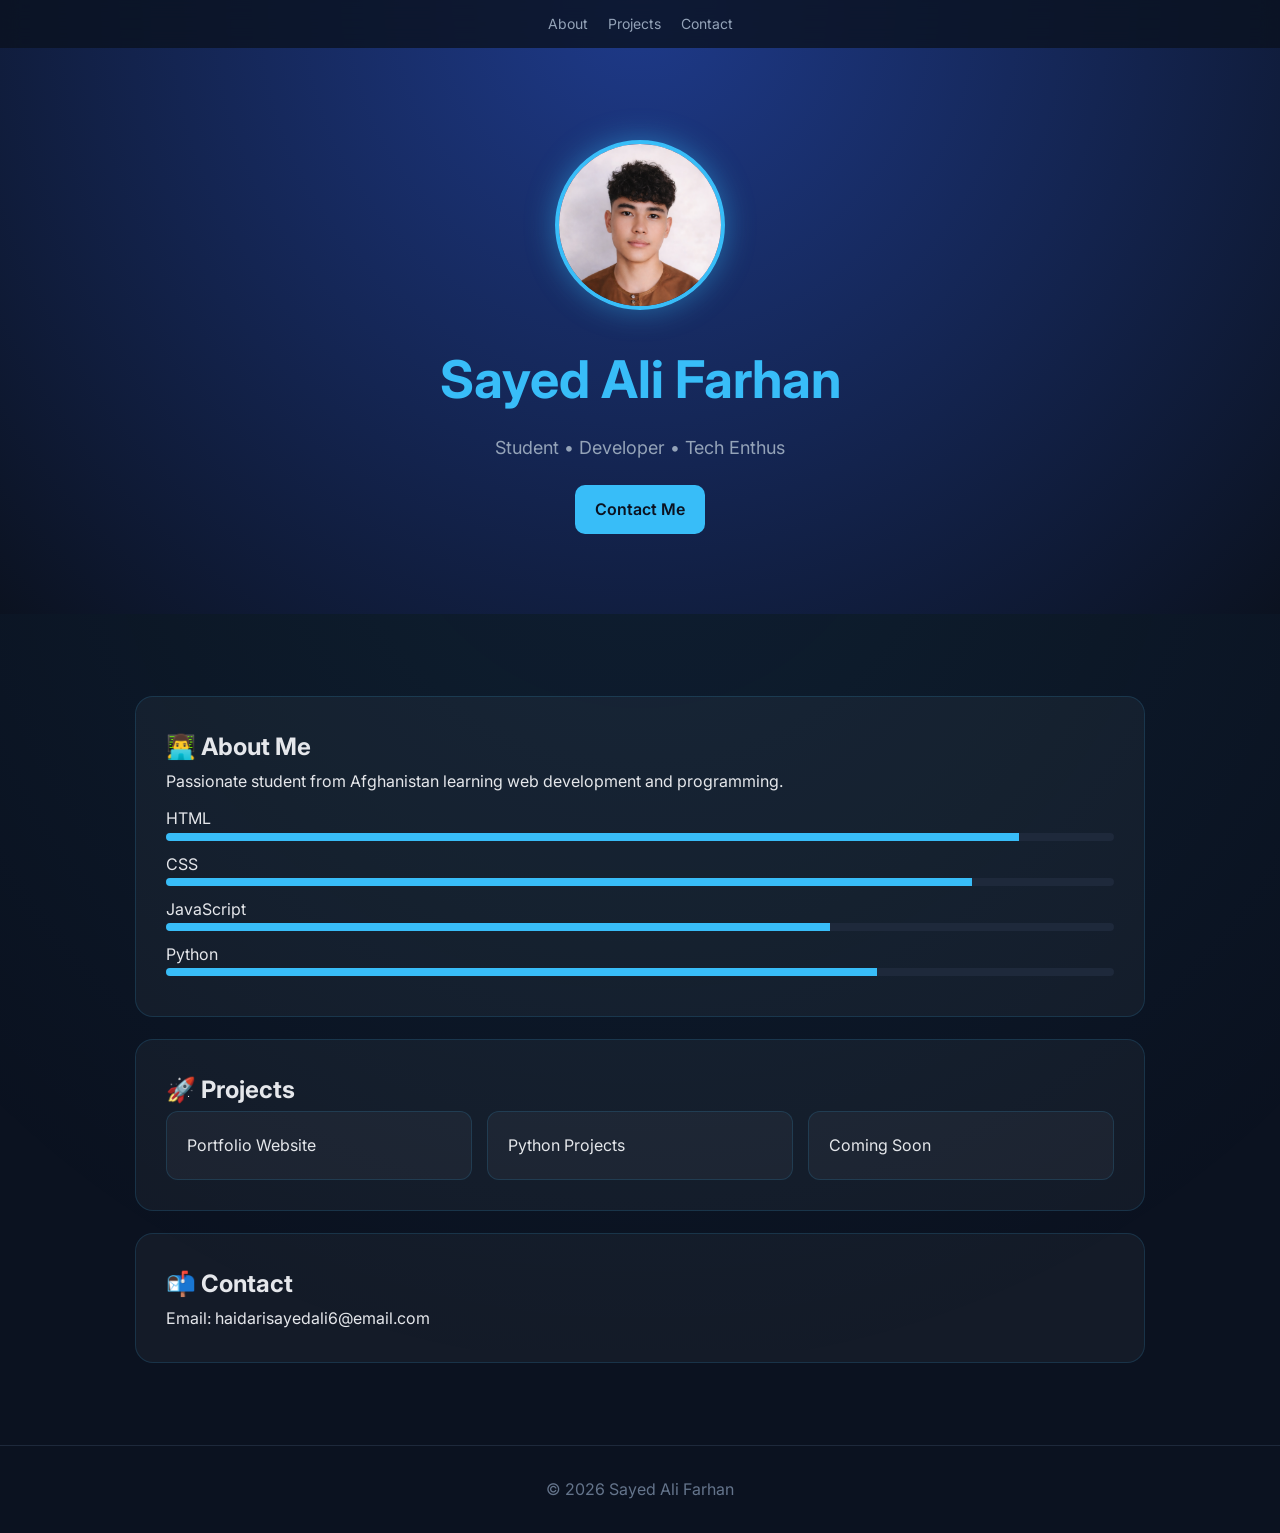
==== index.html @ 6163f287 "Update index.html" ====
<!DOCTYPE html>
<html lang="en">
<head>
<meta charset="UTF-8">
<meta name="viewport" content="width=device-width, initial-scale=1.0">
<title>Sayed Ali Farhan | Portfolio</title>

<link href="https://fonts.googleapis.com/css2?family=Inter:wght@300;400;600;700&display=swap" rel="stylesheet">

<style>
* {
  margin: 0;
  padding: 0;
  box-sizing: border-box;
}

html {
  scroll-behavior: smooth;
}

body {
  font-family: 'Inter', sans-serif;
  background: #0b1220;
  color: #e5e7eb;
  line-height: 1.7;
  overflow-x: hidden;
}

/* BACKGROUND ANIMATION */
body::before {
  content: "";
  position: fixed;
  top: -50%;
  left: -50%;
  width: 200%;
  height: 200%;
  background: radial-gradient(circle, rgba(56,189,248,0.08), transparent 60%);
  animation: moveBG 12s linear infinite;
  z-index: -1;
}

@keyframes moveBG {
  0% { transform: rotate(0deg); }
  100% { transform: rotate(360deg); }
}

/* NAVBAR */
nav {
  position: fixed;
  top: 0;
  width: 100%;
  background: rgba(11,18,32,0.8);
  backdrop-filter: blur(10px);
  display: flex;
  justify-content: center;
  gap: 20px;
  padding: 12px;
  z-index: 1000;
}

nav a {
  color: #94a3b8;
  text-decoration: none;
  font-size: 14px;
}

nav a:hover {
  color: #38bdf8;
}

/* HEADER */
header {
  text-align: center;
  padding: 140px 20px 80px;
  background: radial-gradient(circle at top, #1e3a8a, #0b1220);
}

header img {
  width: 170px;
  height: 170px;
  border-radius: 50%;
  object-fit: cover;
  border: 4px solid #38bdf8;
  box-shadow: 0 0 30px rgba(56,189,248,0.45);
  margin-bottom: 18px;
}

header h1 {
  font-size: 52px;
  color: #38bdf8;
}

.typing {
  color: #94a3b8;
  font-size: 18px;
  margin-top: 8px;
  min-height: 24px;
}

.btn {
  display: inline-block;
  margin-top: 22px;
  padding: 11px 20px;
  background: #38bdf8;
  color: #0b1220;
  text-decoration: none;
  border-radius: 10px;
  font-weight: 600;
}

/* SECTIONS */
.container {
  max-width: 1050px;
  margin: auto;
  padding: 60px 20px;
}

/* CARDS */
.card {
  background: rgba(255,255,255,0.04);
  border: 1px solid rgba(56,189,248,0.15);
  padding: 30px;
  margin: 22px 0;
  border-radius: 18px;

  opacity: 0;
  transform: translateY(40px);
  transition: all 0.6s ease;
}

.card.show {
  opacity: 1;
  transform: translateY(0);
}

.card:hover {
  transform: translateY(-10px);
}

/* SKILLS */
.skill {
  margin: 10px 0;
}

.bar {
  background: #1e293b;
  border-radius: 10px;
  overflow: hidden;
}

.bar span {
  display: block;
  height: 8px;
  background: #38bdf8;
}

/* PROJECT CARDS */
.projects {
  display: grid;
  grid-template-columns: repeat(auto-fit, minmax(220px, 1fr));
  gap: 15px;
}

.project {
  background: rgba(255,255,255,0.04);
  padding: 20px;
  border-radius: 12px;
  border: 1px solid rgba(56,189,248,0.15);
  transition: 0.3s;
}

.project:hover {
  transform: scale(1.05);
}

/* FOOTER */
footer {
  text-align: center;
  padding: 30px;
  color: #64748b;
  border-top: 1px solid #1e293b;
}

/* MOBILE */
@media (max-width: 600px) {
  header h1 { font-size: 36px; }
}
</style>
</head>

<body>

<nav>
  <a href="#about">About</a>
  <a href="#projects">Projects</a>
  <a href="#contact">Contact</a>
</nav>

<header>
  <img src="file_00000000e6d47246824fc5163f2b9a1b.png">
  <h1>Sayed Ali Farhan</h1>
  <div class="typing" id="typing"></div>
  <a href="#contact" class="btn">Contact Me</a>
</header>

<div class="container">

  <div class="card" id="about">
    <h2>👨‍💻 About Me</h2>
    <p>
      Passionate student from Afghanistan learning web development and programming.
    </p>

    <div class="skill">HTML <div class="bar"><span style="width:90%"></span></div></div>
    <div class="skill">CSS <div class="bar"><span style="width:85%"></span></div></div>
    <div class="skill">JavaScript <div class="bar"><span style="width:70%"></span></div></div>
    <div class="skill">Python <div class="bar"><span style="width:75%"></span></div></div>
  </div>

  <div class="card" id="projects">
    <h2>🚀 Projects</h2>
    <div class="projects">
      <div class="project">Portfolio Website</div>
      <div class="project">Python Projects</div>
      <div class="project">Coming Soon</div>
    </div>
  </div>

  <div class="card" id="contact">
    <h2>📬 Contact</h2>
    <p>Email: haidarisayedali6@email.com</p>
  </div>

</div>

<footer>
  © 2026 Sayed Ali Farhan
</footer>

<script>
// Scroll animation
const cards = document.querySelectorAll('.card');
function show() {
  const trigger = window.innerHeight * 0.85;
  cards.forEach(c => {
    if (c.getBoundingClientRect().top < trigger) {
      c.classList.add('show');
    }
  });
}
window.addEventListener('scroll', show);
window.addEventListener('load', show);

// Typing animation
const text = "Student • Developer • Tech Enthusiast";
let i = 0;
function type() {
  if (i < text.length) {
    document.getElementById("typing").innerHTML += text.charAt(i);
    i++;
    setTimeout(type, 60);
  }
}
type();
</script>

</body>
  </html>
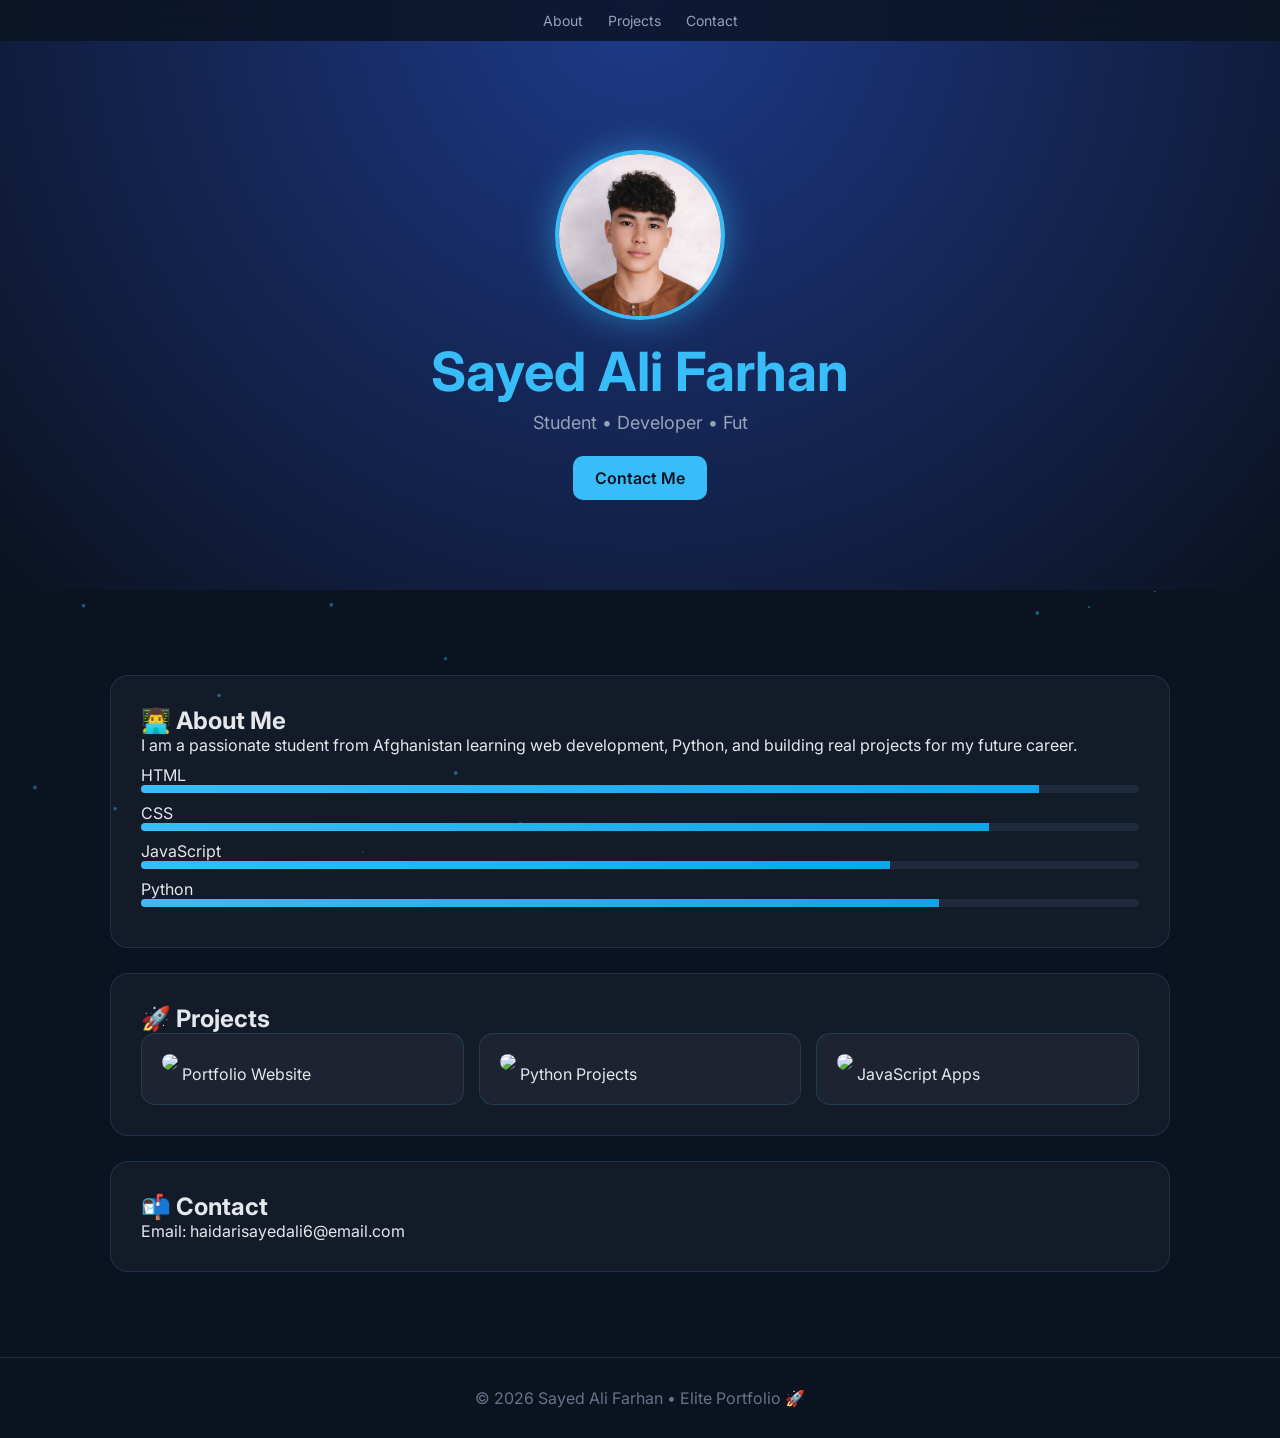
==== commit fa8a4f27: "Update index.html" ====
--- a/index.html
+++ b/index.html
@@ -3,7 +3,7 @@
 <head>
 <meta charset="UTF-8">
 <meta name="viewport" content="width=device-width, initial-scale=1.0">
-<title>Sayed Ali Farhan | Portfolio</title>
+<title>Sayed Ali Farhan | Elite Portfolio</title>
 
 <link href="https://fonts.googleapis.com/css2?family=Inter:wght@300;400;600;700&display=swap" rel="stylesheet">
 
@@ -22,38 +22,27 @@
   font-family: 'Inter', sans-serif;
   background: #0b1220;
   color: #e5e7eb;
-  line-height: 1.7;
   overflow-x: hidden;
 }
 
-/* BACKGROUND ANIMATION */
-body::before {
-  content: "";
+/* PARTICLE BACKGROUND */
+#particles {
   position: fixed;
-  top: -50%;
-  left: -50%;
-  width: 200%;
-  height: 200%;
-  background: radial-gradient(circle, rgba(56,189,248,0.08), transparent 60%);
-  animation: moveBG 12s linear infinite;
+  width: 100%;
+  height: 100%;
   z-index: -1;
 }
 
-@keyframes moveBG {
-  0% { transform: rotate(0deg); }
-  100% { transform: rotate(360deg); }
-}
-
-/* NAVBAR */
+/* NAV */
 nav {
   position: fixed;
   top: 0;
   width: 100%;
   background: rgba(11,18,32,0.8);
-  backdrop-filter: blur(10px);
+  backdrop-filter: blur(12px);
   display: flex;
   justify-content: center;
-  gap: 20px;
+  gap: 25px;
   padding: 12px;
   z-index: 1000;
 }
@@ -71,7 +60,7 @@
 /* HEADER */
 header {
   text-align: center;
-  padding: 140px 20px 80px;
+  padding: 150px 20px 90px;
   background: radial-gradient(circle at top, #1e3a8a, #0b1220);
 }
 
@@ -81,36 +70,43 @@
   border-radius: 50%;
   object-fit: cover;
   border: 4px solid #38bdf8;
-  box-shadow: 0 0 30px rgba(56,189,248,0.45);
-  margin-bottom: 18px;
+  box-shadow: 0 0 35px rgba(56,189,248,0.5);
+  margin-bottom: 15px;
 }
 
 header h1 {
-  font-size: 52px;
+  font-size: 54px;
   color: #38bdf8;
 }
 
 .typing {
   color: #94a3b8;
   font-size: 18px;
+  min-height: 24px;
   margin-top: 8px;
-  min-height: 24px;
-}
-
+}
+
+/* BUTTON */
 .btn {
   display: inline-block;
-  margin-top: 22px;
-  padding: 11px 20px;
+  margin-top: 20px;
+  padding: 12px 22px;
   background: #38bdf8;
   color: #0b1220;
-  text-decoration: none;
   border-radius: 10px;
   font-weight: 600;
+  text-decoration: none;
+  transition: 0.3s;
+}
+
+.btn:hover {
+  transform: scale(1.05);
+  background: #0ea5e9;
 }
 
 /* SECTIONS */
 .container {
-  max-width: 1050px;
+  max-width: 1100px;
   margin: auto;
   padding: 60px 20px;
 }
@@ -120,7 +116,7 @@
   background: rgba(255,255,255,0.04);
   border: 1px solid rgba(56,189,248,0.15);
   padding: 30px;
-  margin: 22px 0;
+  margin: 25px 0;
   border-radius: 18px;
 
   opacity: 0;
@@ -134,7 +130,8 @@
 }
 
 .card:hover {
-  transform: translateY(-10px);
+  transform: translateY(-8px);
+  box-shadow: 0 15px 40px rgba(56,189,248,0.15);
 }
 
 /* SKILLS */
@@ -151,26 +148,32 @@
 .bar span {
   display: block;
   height: 8px;
-  background: #38bdf8;
-}
-
-/* PROJECT CARDS */
+  background: linear-gradient(90deg, #38bdf8, #0ea5e9);
+}
+
+/* PROJECTS */
 .projects {
   display: grid;
-  grid-template-columns: repeat(auto-fit, minmax(220px, 1fr));
+  grid-template-columns: repeat(auto-fit, minmax(250px, 1fr));
   gap: 15px;
 }
 
 .project {
   background: rgba(255,255,255,0.04);
   padding: 20px;
-  border-radius: 12px;
+  border-radius: 14px;
   border: 1px solid rgba(56,189,248,0.15);
   transition: 0.3s;
 }
 
 .project:hover {
   transform: scale(1.05);
+}
+
+.project img {
+  width: 100%;
+  border-radius: 10px;
+  margin-bottom: 10px;
 }
 
 /* FOOTER */
@@ -183,19 +186,25 @@
 
 /* MOBILE */
 @media (max-width: 600px) {
-  header h1 { font-size: 36px; }
+  header h1 {
+    font-size: 38px;
+  }
 }
 </style>
 </head>
 
 <body>
 
+<canvas id="particles"></canvas>
+
+<!-- NAV -->
 <nav>
   <a href="#about">About</a>
   <a href="#projects">Projects</a>
   <a href="#contact">Contact</a>
 </nav>
 
+<!-- HEADER -->
 <header>
   <img src="file_00000000e6d47246824fc5163f2b9a1b.png">
   <h1>Sayed Ali Farhan</h1>
@@ -205,27 +214,40 @@
 
 <div class="container">
 
+  <!-- ABOUT -->
   <div class="card" id="about">
     <h2>👨‍💻 About Me</h2>
-    <p>
-      Passionate student from Afghanistan learning web development and programming.
-    </p>
+    <p>I am a passionate student from Afghanistan learning web development, Python, and building real projects for my future career.</p>
 
     <div class="skill">HTML <div class="bar"><span style="width:90%"></span></div></div>
     <div class="skill">CSS <div class="bar"><span style="width:85%"></span></div></div>
-    <div class="skill">JavaScript <div class="bar"><span style="width:70%"></span></div></div>
-    <div class="skill">Python <div class="bar"><span style="width:75%"></span></div></div>
+    <div class="skill">JavaScript <div class="bar"><span style="width:75%"></span></div></div>
+    <div class="skill">Python <div class="bar"><span style="width:80%"></span></div></div>
   </div>
 
+  <!-- PROJECTS -->
   <div class="card" id="projects">
     <h2>🚀 Projects</h2>
+
     <div class="projects">
-      <div class="project">Portfolio Website</div>
-      <div class="project">Python Projects</div>
-      <div class="project">Coming Soon</div>
+      <div class="project">
+        <img src="https://via.placeholder.com/400x200">
+        Portfolio Website
+      </div>
+
+      <div class="project">
+        <img src="https://via.placeholder.com/400x200">
+        Python Projects
+      </div>
+
+      <div class="project">
+        <img src="https://via.placeholder.com/400x200">
+        JavaScript Apps
+      </div>
     </div>
   </div>
 
+  <!-- CONTACT -->
   <div class="card" id="contact">
     <h2>📬 Contact</h2>
     <p>Email: haidarisayedali6@email.com</p>
@@ -234,13 +256,14 @@
 </div>
 
 <footer>
-  © 2026 Sayed Ali Farhan
+  © 2026 Sayed Ali Farhan • Elite Portfolio 🚀
 </footer>
 
 <script>
-// Scroll animation
+// scroll reveal
 const cards = document.querySelectorAll('.card');
-function show() {
+
+function reveal() {
   const trigger = window.innerHeight * 0.85;
   cards.forEach(c => {
     if (c.getBoundingClientRect().top < trigger) {
@@ -248,12 +271,14 @@
     }
   });
 }
-window.addEventListener('scroll', show);
-window.addEventListener('load', show);
-
-// Typing animation
-const text = "Student • Developer • Tech Enthusiast";
+
+window.addEventListener('scroll', reveal);
+window.addEventListener('load', reveal);
+
+// typing effect
+const text = "Student • Developer • Future Engineer";
 let i = 0;
+
 function type() {
   if (i < text.length) {
     document.getElementById("typing").innerHTML += text.charAt(i);
@@ -262,7 +287,43 @@
   }
 }
 type();
+
+// simple particles
+const canvas = document.getElementById("particles");
+const ctx = canvas.getContext("2d");
+
+canvas.width = window.innerWidth;
+canvas.height = window.innerHeight;
+
+let particles = [];
+
+for (let i = 0; i < 60; i++) {
+  particles.push({
+    x: Math.random() * canvas.width,
+    y: Math.random() * canvas.height,
+    r: Math.random() * 2
+  });
+}
+
+function draw() {
+  ctx.clearRect(0,0,canvas.width,canvas.height);
+
+  ctx.fillStyle = "rgba(56,189,248,0.4)";
+
+  particles.forEach(p => {
+    ctx.beginPath();
+    ctx.arc(p.x, p.y, p.r, 0, Math.PI*2);
+    ctx.fill();
+
+    p.y -= 0.3;
+    if (p.y < 0) p.y = canvas.height;
+  });
+
+  requestAnimationFrame(draw);
+}
+
+draw();
 </script>
 
 </body>
-  </html>
+</html>
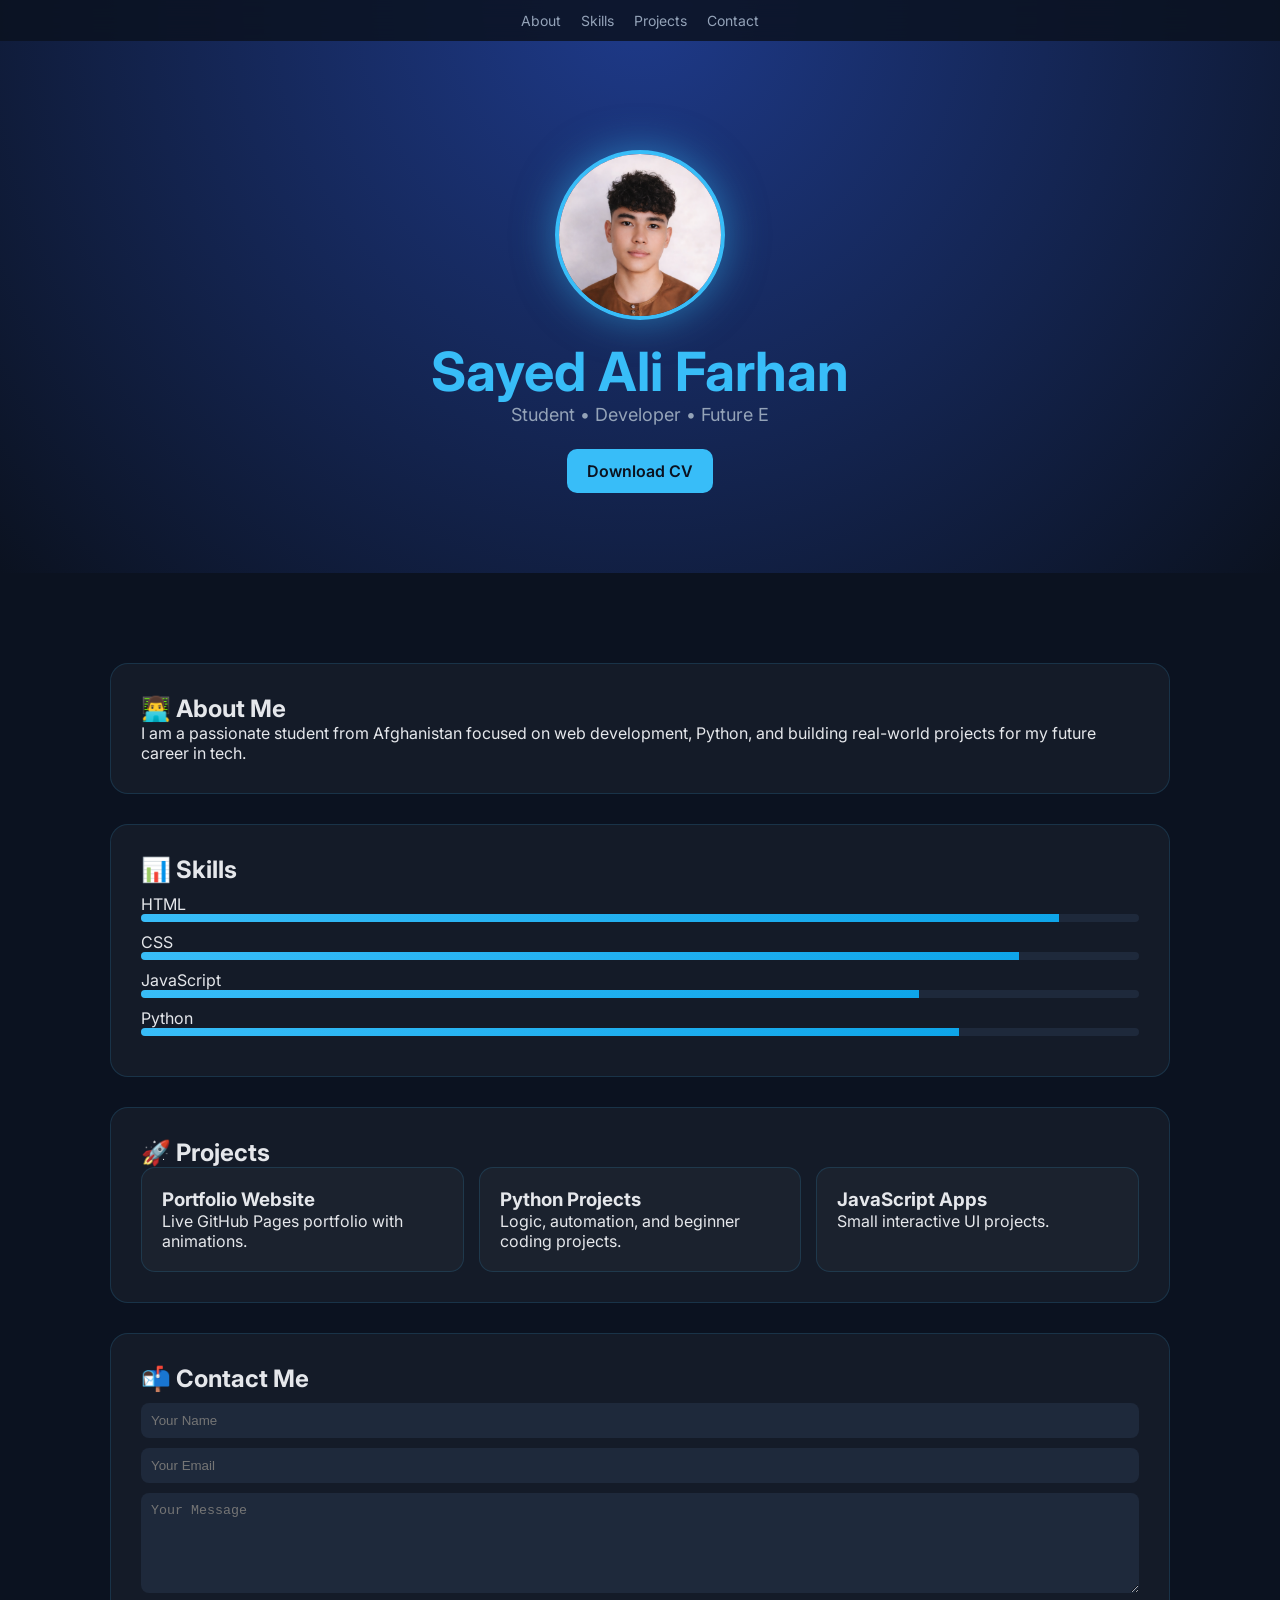
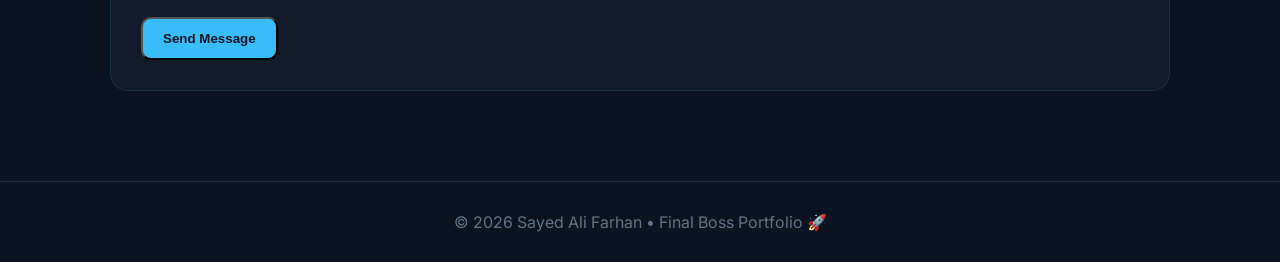
==== commit 9b77d19e: "Revise portfolio layout and content Updated portfolio title and description, modified styles, and im" ====
--- a/index.html
+++ b/index.html
@@ -3,7 +3,10 @@
 <head>
 <meta charset="UTF-8">
 <meta name="viewport" content="width=device-width, initial-scale=1.0">
-<title>Sayed Ali Farhan | Elite Portfolio</title>
+
+<title>Sayed Ali Farhan | Final Boss Portfolio</title>
+<meta name="description" content="Personal portfolio of Sayed Ali Farhan - Developer, Student, and Tech Enthusiast">
+<meta name="keywords" content="portfolio, developer, student, python, web developer">
 
 <link href="https://fonts.googleapis.com/css2?family=Inter:wght@300;400;600;700&display=swap" rel="stylesheet">
 
@@ -22,15 +25,6 @@
   font-family: 'Inter', sans-serif;
   background: #0b1220;
   color: #e5e7eb;
-  overflow-x: hidden;
-}
-
-/* PARTICLE BACKGROUND */
-#particles {
-  position: fixed;
-  width: 100%;
-  height: 100%;
-  z-index: -1;
 }
 
 /* NAV */
@@ -38,11 +32,11 @@
   position: fixed;
   top: 0;
   width: 100%;
-  background: rgba(11,18,32,0.8);
+  background: rgba(11,18,32,0.85);
   backdrop-filter: blur(12px);
   display: flex;
   justify-content: center;
-  gap: 25px;
+  gap: 20px;
   padding: 12px;
   z-index: 1000;
 }
@@ -60,7 +54,7 @@
 /* HEADER */
 header {
   text-align: center;
-  padding: 150px 20px 90px;
+  padding: 150px 20px 80px;
   background: radial-gradient(circle at top, #1e3a8a, #0b1220);
 }
 
@@ -70,27 +64,26 @@
   border-radius: 50%;
   object-fit: cover;
   border: 4px solid #38bdf8;
-  box-shadow: 0 0 35px rgba(56,189,248,0.5);
-  margin-bottom: 15px;
+  box-shadow: 0 0 40px rgba(56,189,248,0.5);
 }
 
 header h1 {
   font-size: 54px;
   color: #38bdf8;
+  margin-top: 15px;
 }
 
 .typing {
   color: #94a3b8;
   font-size: 18px;
-  min-height: 24px;
-  margin-top: 8px;
-}
-
-/* BUTTON */
+  min-height: 25px;
+}
+
+/* BUTTONS */
 .btn {
   display: inline-block;
   margin-top: 20px;
-  padding: 12px 22px;
+  padding: 12px 20px;
   background: #38bdf8;
   color: #0b1220;
   border-radius: 10px;
@@ -104,34 +97,29 @@
   background: #0ea5e9;
 }
 
-/* SECTIONS */
+/* CONTAINER */
 .container {
   max-width: 1100px;
   margin: auto;
   padding: 60px 20px;
 }
 
-/* CARDS */
-.card {
+/* SECTIONS */
+.section {
+  margin: 30px 0;
+  padding: 30px;
   background: rgba(255,255,255,0.04);
   border: 1px solid rgba(56,189,248,0.15);
-  padding: 30px;
-  margin: 25px 0;
   border-radius: 18px;
 
   opacity: 0;
   transform: translateY(40px);
-  transition: all 0.6s ease;
-}
-
-.card.show {
+  transition: 0.7s ease;
+}
+
+.section.show {
   opacity: 1;
   transform: translateY(0);
-}
-
-.card:hover {
-  transform: translateY(-8px);
-  box-shadow: 0 15px 40px rgba(56,189,248,0.15);
 }
 
 /* SKILLS */
@@ -159,21 +147,31 @@
 }
 
 .project {
-  background: rgba(255,255,255,0.04);
   padding: 20px;
   border-radius: 14px;
   border: 1px solid rgba(56,189,248,0.15);
+  background: rgba(255,255,255,0.03);
   transition: 0.3s;
 }
 
 .project:hover {
-  transform: scale(1.05);
-}
-
-.project img {
+  transform: translateY(-8px);
+  box-shadow: 0 15px 40px rgba(56,189,248,0.15);
+}
+
+/* CONTACT FORM */
+input, textarea {
   width: 100%;
-  border-radius: 10px;
-  margin-bottom: 10px;
+  padding: 10px;
+  margin-top: 10px;
+  background: #1e293b;
+  border: none;
+  color: white;
+  border-radius: 8px;
+}
+
+textarea {
+  height: 100px;
 }
 
 /* FOOTER */
@@ -187,19 +185,18 @@
 /* MOBILE */
 @media (max-width: 600px) {
   header h1 {
-    font-size: 38px;
+    font-size: 36px;
   }
 }
 </style>
 </head>
 
 <body>
-
-<canvas id="particles"></canvas>
 
 <!-- NAV -->
 <nav>
   <a href="#about">About</a>
+  <a href="#skills">Skills</a>
   <a href="#projects">Projects</a>
   <a href="#contact">Contact</a>
 </nav>
@@ -209,71 +206,83 @@
   <img src="file_00000000e6d47246824fc5163f2b9a1b.png">
   <h1>Sayed Ali Farhan</h1>
   <div class="typing" id="typing"></div>
-  <a href="#contact" class="btn">Contact Me</a>
+
+  <a href="resume.pdf" class="btn">Download CV</a>
 </header>
 
 <div class="container">
 
   <!-- ABOUT -->
-  <div class="card" id="about">
+  <div class="section" id="about">
     <h2>👨‍💻 About Me</h2>
-    <p>I am a passionate student from Afghanistan learning web development, Python, and building real projects for my future career.</p>
-
-    <div class="skill">HTML <div class="bar"><span style="width:90%"></span></div></div>
-    <div class="skill">CSS <div class="bar"><span style="width:85%"></span></div></div>
-    <div class="skill">JavaScript <div class="bar"><span style="width:75%"></span></div></div>
-    <div class="skill">Python <div class="bar"><span style="width:80%"></span></div></div>
+    <p>
+      I am a passionate student from Afghanistan focused on web development, Python, and building real-world projects for my future career in tech.
+    </p>
   </div>
 
+  <!-- SKILLS -->
+  <div class="section" id="skills">
+    <h2>📊 Skills</h2>
+
+    <div class="skill">HTML <div class="bar"><span style="width:92%"></span></div></div>
+    <div class="skill">CSS <div class="bar"><span style="width:88%"></span></div></div>
+    <div class="skill">JavaScript <div class="bar"><span style="width:78%"></span></div></div>
+    <div class="skill">Python <div class="bar"><span style="width:82%"></span></div></div>
+  </div>
+
   <!-- PROJECTS -->
-  <div class="card" id="projects">
+  <div class="section" id="projects">
     <h2>🚀 Projects</h2>
 
     <div class="projects">
       <div class="project">
-        <img src="https://via.placeholder.com/400x200">
-        Portfolio Website
+        <h3>Portfolio Website</h3>
+        <p>Live GitHub Pages portfolio with animations.</p>
       </div>
 
       <div class="project">
-        <img src="https://via.placeholder.com/400x200">
-        Python Projects
+        <h3>Python Projects</h3>
+        <p>Logic, automation, and beginner coding projects.</p>
       </div>
 
       <div class="project">
-        <img src="https://via.placeholder.com/400x200">
-        JavaScript Apps
+        <h3>JavaScript Apps</h3>
+        <p>Small interactive UI projects.</p>
       </div>
     </div>
   </div>
 
   <!-- CONTACT -->
-  <div class="card" id="contact">
-    <h2>📬 Contact</h2>
-    <p>Email: haidarisayedali6@email.com</p>
+  <div class="section" id="contact">
+    <h2>📬 Contact Me</h2>
+
+    <form action="mailto:haidarisayedali6@email.com" method="post" enctype="text/plain">
+      <input type="text" placeholder="Your Name">
+      <input type="email" placeholder="Your Email">
+      <textarea placeholder="Your Message"></textarea>
+      <button class="btn" type="submit">Send Message</button>
+    </form>
   </div>
 
 </div>
 
 <footer>
-  © 2026 Sayed Ali Farhan • Elite Portfolio 🚀
+  © 2026 Sayed Ali Farhan • Final Boss Portfolio 🚀
 </footer>
 
 <script>
-// scroll reveal
-const cards = document.querySelectorAll('.card');
-
-function reveal() {
-  const trigger = window.innerHeight * 0.85;
-  cards.forEach(c => {
-    if (c.getBoundingClientRect().top < trigger) {
-      c.classList.add('show');
+// scroll animation
+const sections = document.querySelectorAll('.section');
+
+const observer = new IntersectionObserver(entries => {
+  entries.forEach(entry => {
+    if (entry.isIntersecting) {
+      entry.target.classList.add('show');
     }
   });
-}
-
-window.addEventListener('scroll', reveal);
-window.addEventListener('load', reveal);
+}, { threshold: 0.15 });
+
+sections.forEach(s => observer.observe(s));
 
 // typing effect
 const text = "Student • Developer • Future Engineer";
@@ -287,43 +296,7 @@
   }
 }
 type();
-
-// simple particles
-const canvas = document.getElementById("particles");
-const ctx = canvas.getContext("2d");
-
-canvas.width = window.innerWidth;
-canvas.height = window.innerHeight;
-
-let particles = [];
-
-for (let i = 0; i < 60; i++) {
-  particles.push({
-    x: Math.random() * canvas.width,
-    y: Math.random() * canvas.height,
-    r: Math.random() * 2
-  });
-}
-
-function draw() {
-  ctx.clearRect(0,0,canvas.width,canvas.height);
-
-  ctx.fillStyle = "rgba(56,189,248,0.4)";
-
-  particles.forEach(p => {
-    ctx.beginPath();
-    ctx.arc(p.x, p.y, p.r, 0, Math.PI*2);
-    ctx.fill();
-
-    p.y -= 0.3;
-    if (p.y < 0) p.y = canvas.height;
-  });
-
-  requestAnimationFrame(draw);
-}
-
-draw();
 </script>
 
 </body>
-</html>
+    </html>
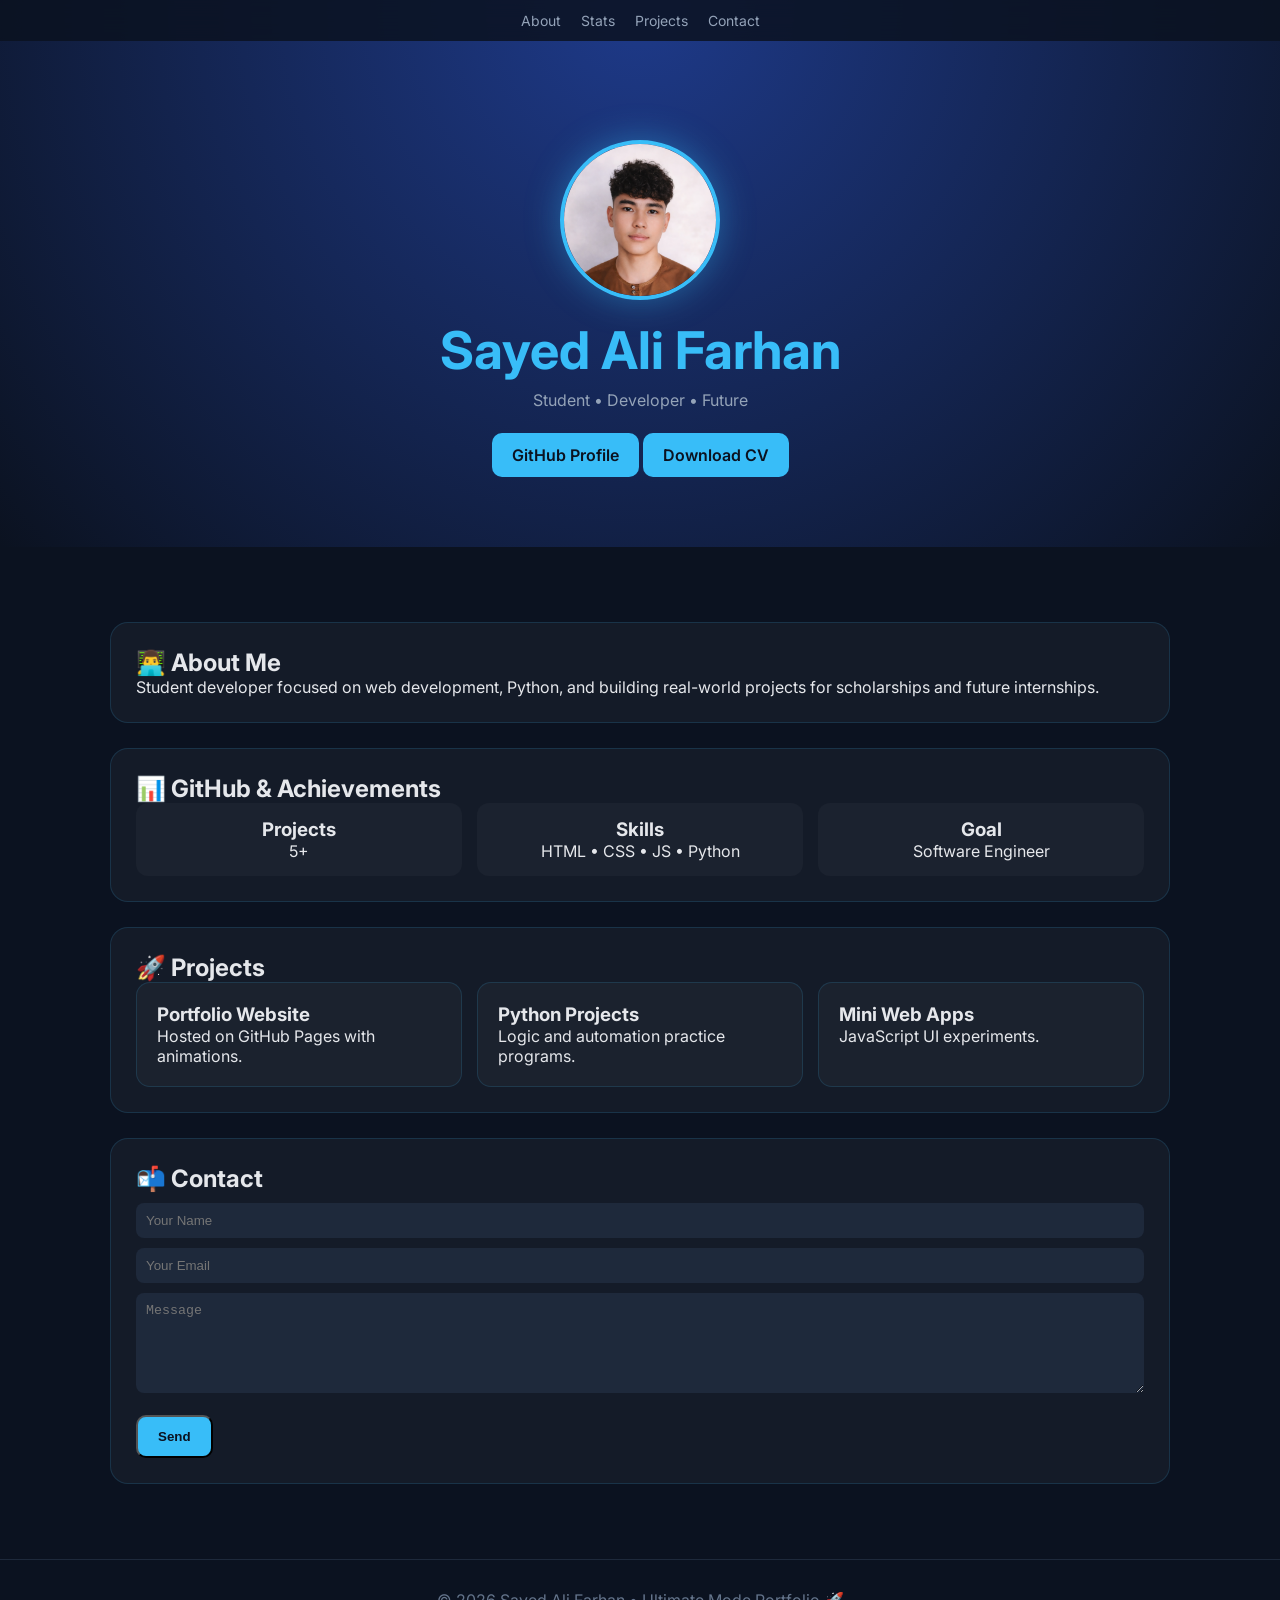
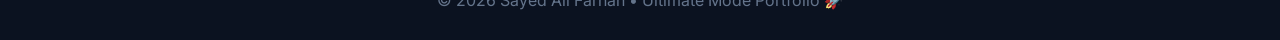
==== commit 6de2f274: "Update index.html" ====
--- a/index.html
+++ b/index.html
@@ -4,9 +4,12 @@
 <meta charset="UTF-8">
 <meta name="viewport" content="width=device-width, initial-scale=1.0">
 
-<title>Sayed Ali Farhan | Final Boss Portfolio</title>
-<meta name="description" content="Personal portfolio of Sayed Ali Farhan - Developer, Student, and Tech Enthusiast">
-<meta name="keywords" content="portfolio, developer, student, python, web developer">
+<title>Sayed Ali Farhan | Developer Portfolio</title>
+
+<meta name="description" content="Portfolio of Sayed Ali Farhan - Student Developer specializing in Web Development and Python">
+<meta property="og:title" content="Sayed Ali Farhan Portfolio">
+<meta property="og:description" content="Student Developer | Web Development | Python Projects">
+<meta property="og:type" content="website">
 
 <link href="https://fonts.googleapis.com/css2?family=Inter:wght@300;400;600;700&display=swap" rel="stylesheet">
 
@@ -17,9 +20,7 @@
   box-sizing: border-box;
 }
 
-html {
-  scroll-behavior: smooth;
-}
+html { scroll-behavior: smooth; }
 
 body {
   font-family: 'Inter', sans-serif;
@@ -47,48 +48,46 @@
   font-size: 14px;
 }
 
-nav a:hover {
-  color: #38bdf8;
-}
+nav a:hover { color: #38bdf8; }
 
 /* HEADER */
 header {
   text-align: center;
-  padding: 150px 20px 80px;
+  padding: 140px 20px 70px;
   background: radial-gradient(circle at top, #1e3a8a, #0b1220);
 }
 
 header img {
-  width: 170px;
-  height: 170px;
+  width: 160px;
+  height: 160px;
   border-radius: 50%;
+  border: 4px solid #38bdf8;
   object-fit: cover;
-  border: 4px solid #38bdf8;
-  box-shadow: 0 0 40px rgba(56,189,248,0.5);
+  box-shadow: 0 0 35px rgba(56,189,248,0.4);
 }
 
 header h1 {
-  font-size: 54px;
+  font-size: 52px;
   color: #38bdf8;
   margin-top: 15px;
 }
 
 .typing {
   color: #94a3b8;
-  font-size: 18px;
+  margin-top: 8px;
   min-height: 25px;
 }
 
-/* BUTTONS */
+/* BUTTON */
 .btn {
   display: inline-block;
-  margin-top: 20px;
+  margin-top: 18px;
   padding: 12px 20px;
   background: #38bdf8;
   color: #0b1220;
   border-radius: 10px;
+  text-decoration: none;
   font-weight: 600;
-  text-decoration: none;
   transition: 0.3s;
 }
 
@@ -101,48 +100,46 @@
 .container {
   max-width: 1100px;
   margin: auto;
-  padding: 60px 20px;
-}
-
-/* SECTIONS */
-.section {
-  margin: 30px 0;
-  padding: 30px;
+  padding: 50px 20px;
+}
+
+/* CARDS */
+.card {
+  margin: 25px 0;
+  padding: 25px;
   background: rgba(255,255,255,0.04);
   border: 1px solid rgba(56,189,248,0.15);
   border-radius: 18px;
-
   opacity: 0;
   transform: translateY(40px);
-  transition: 0.7s ease;
-}
-
-.section.show {
+  transition: 0.6s ease;
+}
+
+.card.show {
   opacity: 1;
   transform: translateY(0);
 }
 
-/* SKILLS */
-.skill {
-  margin: 10px 0;
-}
-
-.bar {
-  background: #1e293b;
-  border-radius: 10px;
-  overflow: hidden;
-}
-
-.bar span {
-  display: block;
-  height: 8px;
-  background: linear-gradient(90deg, #38bdf8, #0ea5e9);
+/* STATS */
+.stats {
+  display: flex;
+  gap: 15px;
+  flex-wrap: wrap;
+}
+
+.stat-box {
+  flex: 1;
+  min-width: 150px;
+  padding: 15px;
+  border-radius: 12px;
+  background: rgba(255,255,255,0.03);
+  text-align: center;
 }
 
 /* PROJECTS */
 .projects {
   display: grid;
-  grid-template-columns: repeat(auto-fit, minmax(250px, 1fr));
+  grid-template-columns: repeat(auto-fit, minmax(240px, 1fr));
   gap: 15px;
 }
 
@@ -156,23 +153,21 @@
 
 .project:hover {
   transform: translateY(-8px);
-  box-shadow: 0 15px 40px rgba(56,189,248,0.15);
-}
-
-/* CONTACT FORM */
+  box-shadow: 0 15px 30px rgba(56,189,248,0.2);
+}
+
+/* CONTACT */
 input, textarea {
   width: 100%;
+  margin-top: 10px;
   padding: 10px;
-  margin-top: 10px;
+  border-radius: 8px;
+  border: none;
   background: #1e293b;
-  border: none;
   color: white;
-  border-radius: 8px;
-}
-
-textarea {
-  height: 100px;
-}
+}
+
+textarea { height: 100px; }
 
 /* FOOTER */
 footer {
@@ -181,98 +176,102 @@
   color: #64748b;
   border-top: 1px solid #1e293b;
 }
-
-/* MOBILE */
-@media (max-width: 600px) {
-  header h1 {
-    font-size: 36px;
-  }
-}
 </style>
 </head>
 
 <body>
 
-<!-- NAV -->
 <nav>
   <a href="#about">About</a>
-  <a href="#skills">Skills</a>
+  <a href="#stats">Stats</a>
   <a href="#projects">Projects</a>
   <a href="#contact">Contact</a>
 </nav>
 
-<!-- HEADER -->
 <header>
   <img src="file_00000000e6d47246824fc5163f2b9a1b.png">
   <h1>Sayed Ali Farhan</h1>
   <div class="typing" id="typing"></div>
 
-  <a href="resume.pdf" class="btn">Download CV</a>
+  <a class="btn" href="https://github.com/haidarisayedali6-ux" target="_blank">GitHub Profile</a>
+  <a class="btn" href="resume.pdf" download>Download CV</a>
 </header>
 
 <div class="container">
 
   <!-- ABOUT -->
-  <div class="section" id="about">
+  <div class="card" id="about">
     <h2>👨‍💻 About Me</h2>
     <p>
-      I am a passionate student from Afghanistan focused on web development, Python, and building real-world projects for my future career in tech.
+      Student developer focused on web development, Python, and building real-world projects for scholarships and future internships.
     </p>
   </div>
 
-  <!-- SKILLS -->
-  <div class="section" id="skills">
-    <h2>📊 Skills</h2>
-
-    <div class="skill">HTML <div class="bar"><span style="width:92%"></span></div></div>
-    <div class="skill">CSS <div class="bar"><span style="width:88%"></span></div></div>
-    <div class="skill">JavaScript <div class="bar"><span style="width:78%"></span></div></div>
-    <div class="skill">Python <div class="bar"><span style="width:82%"></span></div></div>
+  <!-- STATS (REAL GITHUB LOOK STYLE) -->
+  <div class="card" id="stats">
+    <h2>📊 GitHub & Achievements</h2>
+
+    <div class="stats">
+      <div class="stat-box">
+        <h3>Projects</h3>
+        <p>5+</p>
+      </div>
+
+      <div class="stat-box">
+        <h3>Skills</h3>
+        <p>HTML • CSS • JS • Python</p>
+      </div>
+
+      <div class="stat-box">
+        <h3>Goal</h3>
+        <p>Software Engineer</p>
+      </div>
+    </div>
   </div>
 
   <!-- PROJECTS -->
-  <div class="section" id="projects">
+  <div class="card" id="projects">
     <h2>🚀 Projects</h2>
 
     <div class="projects">
       <div class="project">
         <h3>Portfolio Website</h3>
-        <p>Live GitHub Pages portfolio with animations.</p>
+        <p>Hosted on GitHub Pages with animations.</p>
       </div>
 
       <div class="project">
         <h3>Python Projects</h3>
-        <p>Logic, automation, and beginner coding projects.</p>
+        <p>Logic and automation practice programs.</p>
       </div>
 
       <div class="project">
-        <h3>JavaScript Apps</h3>
-        <p>Small interactive UI projects.</p>
+        <h3>Mini Web Apps</h3>
+        <p>JavaScript UI experiments.</p>
       </div>
     </div>
   </div>
 
   <!-- CONTACT -->
-  <div class="section" id="contact">
-    <h2>📬 Contact Me</h2>
-
-    <form action="mailto:haidarisayedali6@email.com" method="post" enctype="text/plain">
+  <div class="card" id="contact">
+    <h2>📬 Contact</h2>
+
+    <form action="mailto:haidarisayedali6@email.com">
       <input type="text" placeholder="Your Name">
       <input type="email" placeholder="Your Email">
-      <textarea placeholder="Your Message"></textarea>
-      <button class="btn" type="submit">Send Message</button>
+      <textarea placeholder="Message"></textarea>
+      <button class="btn" type="submit">Send</button>
     </form>
   </div>
 
 </div>
 
 <footer>
-  © 2026 Sayed Ali Farhan • Final Boss Portfolio 🚀
+  © 2026 Sayed Ali Farhan • Ultimate Mode Portfolio 🚀
 </footer>
 
 <script>
-// scroll animation
-const sections = document.querySelectorAll('.section');
+// scroll reveal
+const cards = document.querySelectorAll('.card');
 
 const observer = new IntersectionObserver(entries => {
   entries.forEach(entry => {
@@ -282,7 +281,7 @@
   });
 }, { threshold: 0.15 });
 
-sections.forEach(s => observer.observe(s));
+cards.forEach(c => observer.observe(c));
 
 // typing effect
 const text = "Student • Developer • Future Engineer";
@@ -299,4 +298,4 @@
 </script>
 
 </body>
-    </html>
+                    </html>
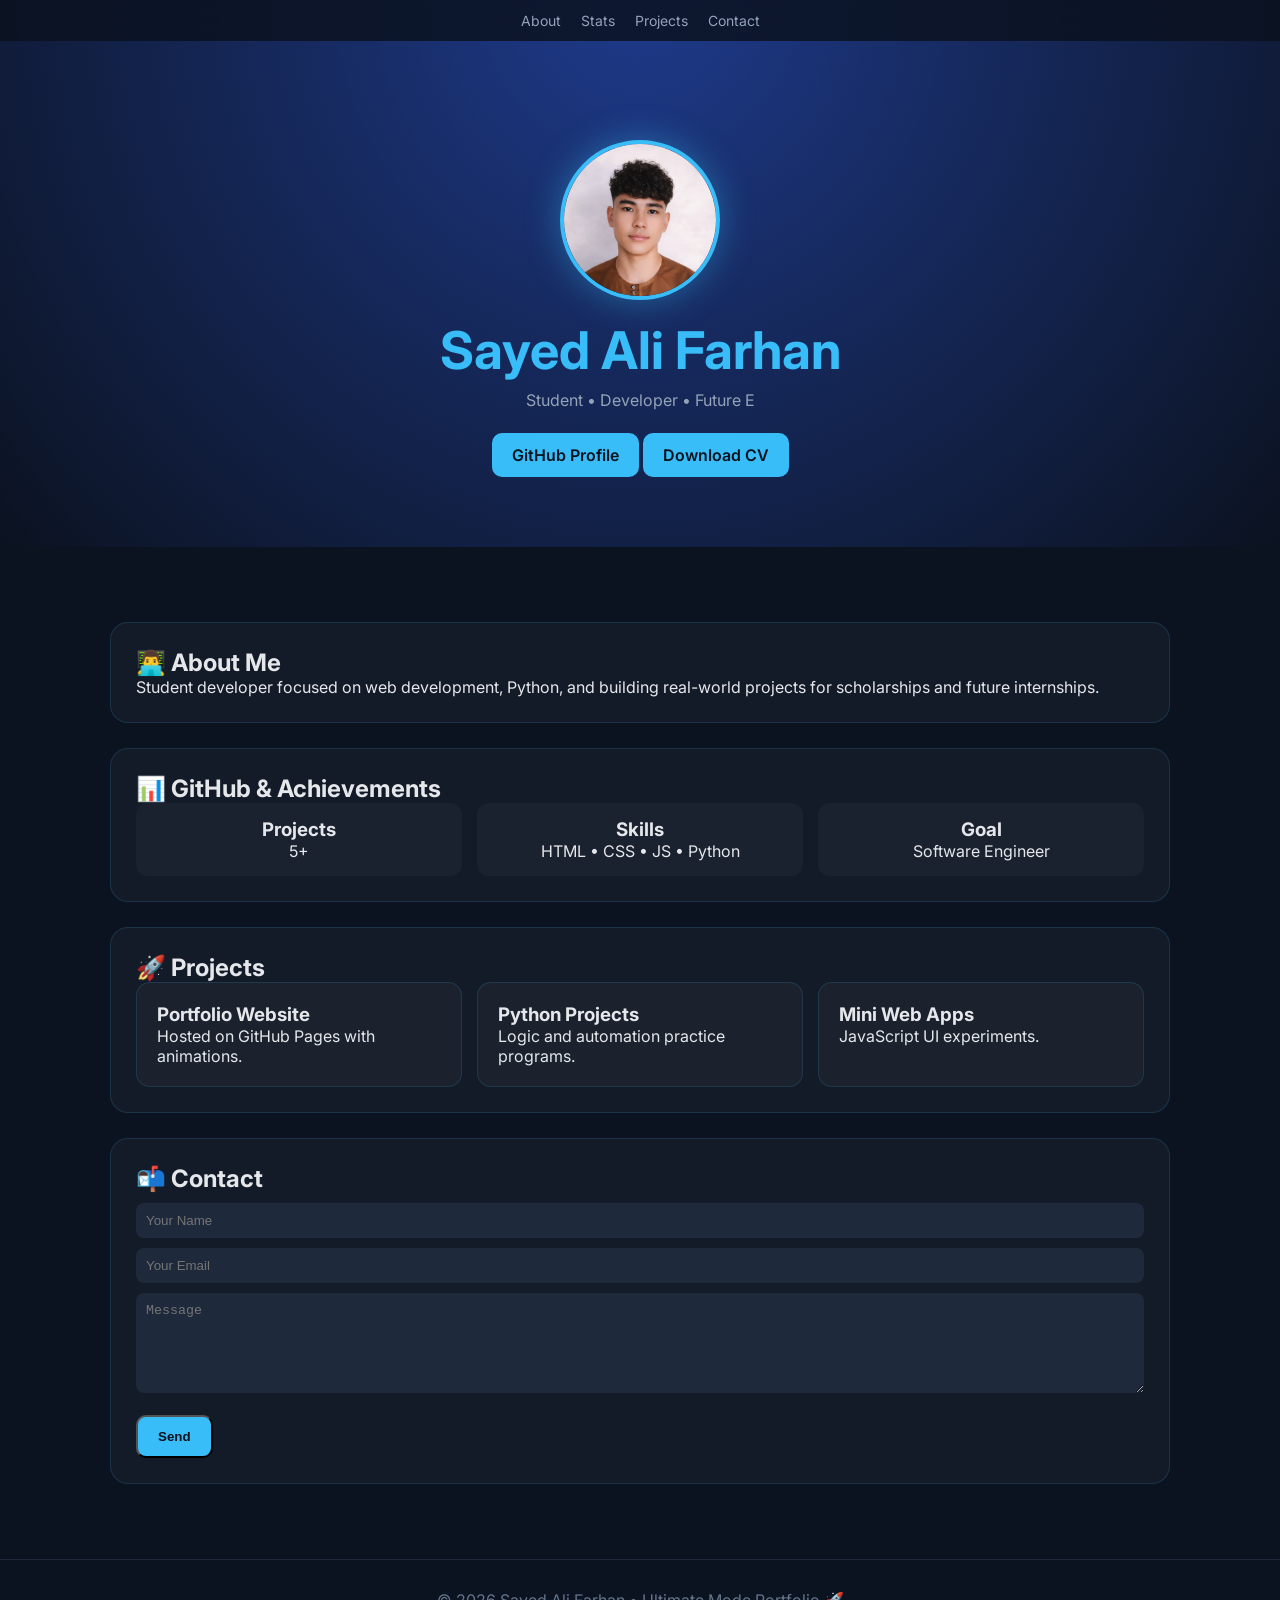
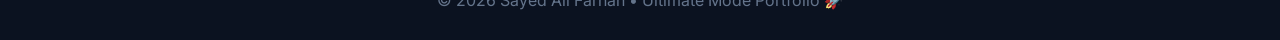
==== commit 170c50f6: "Add newline at end of index.html Fix missing newline at end of file." ====
--- a/index.html
+++ b/index.html
@@ -298,4 +298,4 @@
 </script>
 
 </body>
-                    </html>
+  </html>
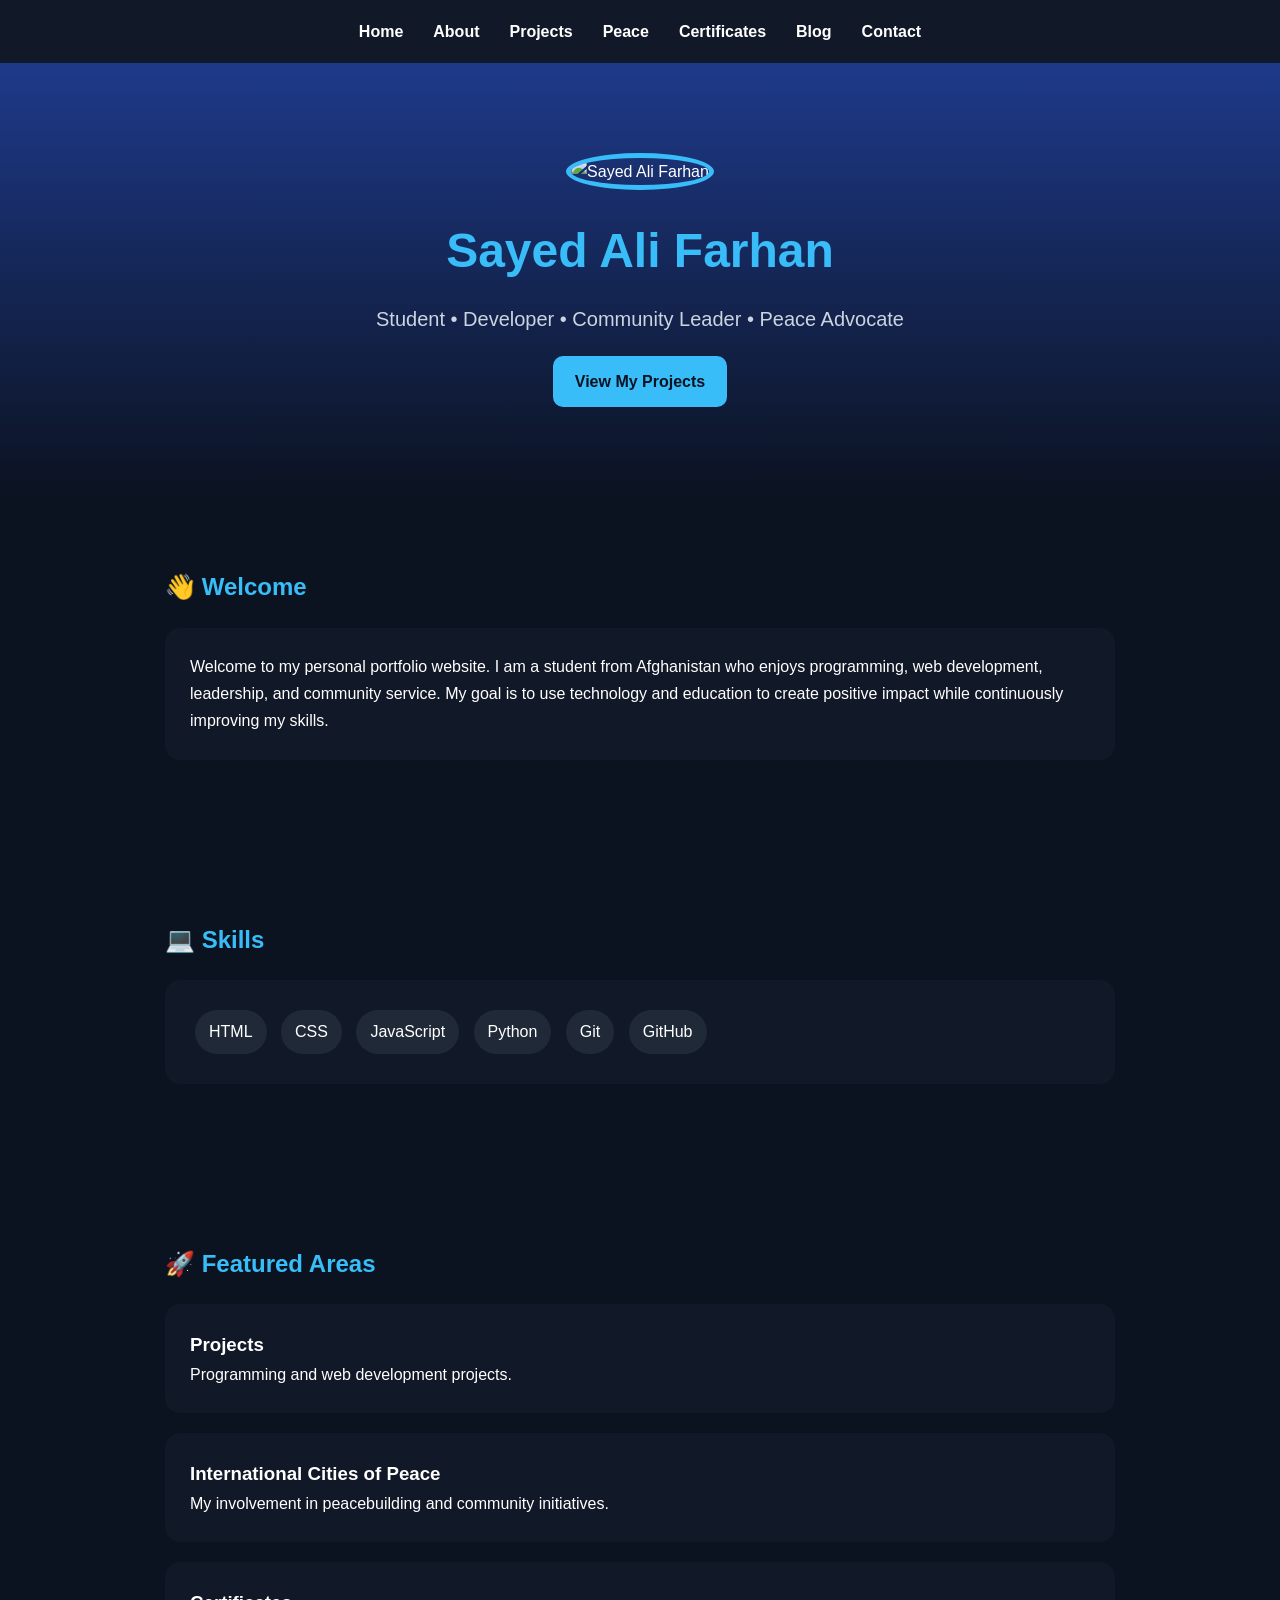
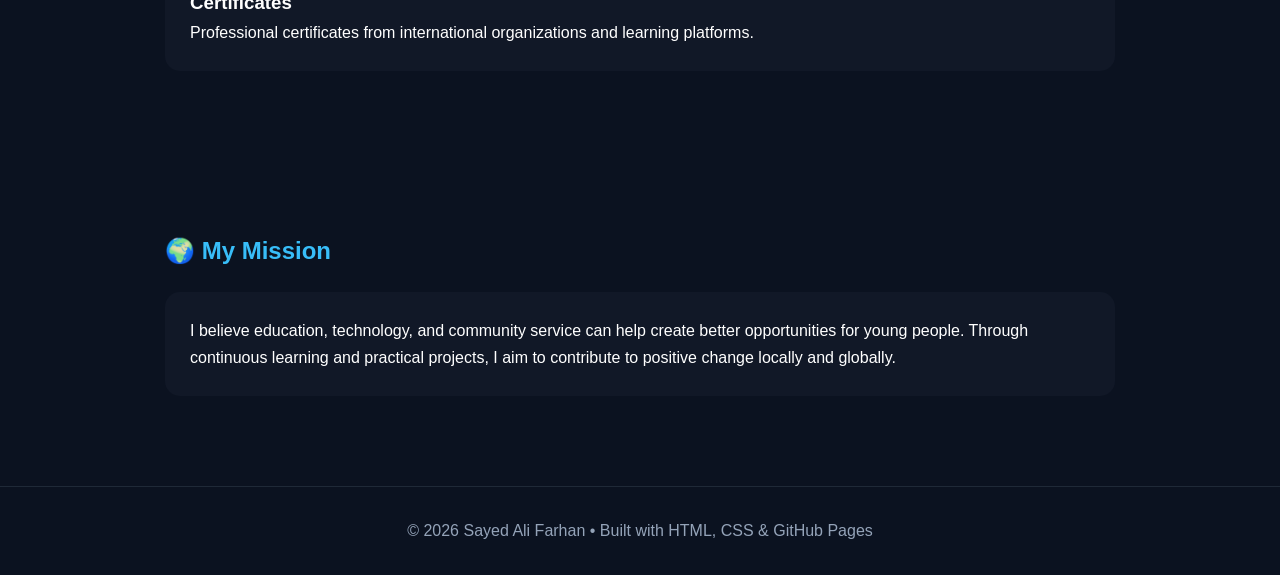
==== commit 87aa4786: "Update index.html" ====
--- a/index.html
+++ b/index.html
@@ -1,301 +1,126 @@
 <!DOCTYPE html>
 <html lang="en">
+
 <head>
-<meta charset="UTF-8">
-<meta name="viewport" content="width=device-width, initial-scale=1.0">
+    <meta charset="UTF-8">
+    <meta name="viewport" content="width=device-width, initial-scale=1.0">
+    <title>Sayed Ali Farhan | Portfolio</title>
 
-<title>Sayed Ali Farhan | Developer Portfolio</title>
-
-<meta name="description" content="Portfolio of Sayed Ali Farhan - Student Developer specializing in Web Development and Python">
-<meta property="og:title" content="Sayed Ali Farhan Portfolio">
-<meta property="og:description" content="Student Developer | Web Development | Python Projects">
-<meta property="og:type" content="website">
-
-<link href="https://fonts.googleapis.com/css2?family=Inter:wght@300;400;600;700&display=swap" rel="stylesheet">
-
-<style>
-* {
-  margin: 0;
-  padding: 0;
-  box-sizing: border-box;
-}
-
-html { scroll-behavior: smooth; }
-
-body {
-  font-family: 'Inter', sans-serif;
-  background: #0b1220;
-  color: #e5e7eb;
-}
-
-/* NAV */
-nav {
-  position: fixed;
-  top: 0;
-  width: 100%;
-  background: rgba(11,18,32,0.85);
-  backdrop-filter: blur(12px);
-  display: flex;
-  justify-content: center;
-  gap: 20px;
-  padding: 12px;
-  z-index: 1000;
-}
-
-nav a {
-  color: #94a3b8;
-  text-decoration: none;
-  font-size: 14px;
-}
-
-nav a:hover { color: #38bdf8; }
-
-/* HEADER */
-header {
-  text-align: center;
-  padding: 140px 20px 70px;
-  background: radial-gradient(circle at top, #1e3a8a, #0b1220);
-}
-
-header img {
-  width: 160px;
-  height: 160px;
-  border-radius: 50%;
-  border: 4px solid #38bdf8;
-  object-fit: cover;
-  box-shadow: 0 0 35px rgba(56,189,248,0.4);
-}
-
-header h1 {
-  font-size: 52px;
-  color: #38bdf8;
-  margin-top: 15px;
-}
-
-.typing {
-  color: #94a3b8;
-  margin-top: 8px;
-  min-height: 25px;
-}
-
-/* BUTTON */
-.btn {
-  display: inline-block;
-  margin-top: 18px;
-  padding: 12px 20px;
-  background: #38bdf8;
-  color: #0b1220;
-  border-radius: 10px;
-  text-decoration: none;
-  font-weight: 600;
-  transition: 0.3s;
-}
-
-.btn:hover {
-  transform: scale(1.05);
-  background: #0ea5e9;
-}
-
-/* CONTAINER */
-.container {
-  max-width: 1100px;
-  margin: auto;
-  padding: 50px 20px;
-}
-
-/* CARDS */
-.card {
-  margin: 25px 0;
-  padding: 25px;
-  background: rgba(255,255,255,0.04);
-  border: 1px solid rgba(56,189,248,0.15);
-  border-radius: 18px;
-  opacity: 0;
-  transform: translateY(40px);
-  transition: 0.6s ease;
-}
-
-.card.show {
-  opacity: 1;
-  transform: translateY(0);
-}
-
-/* STATS */
-.stats {
-  display: flex;
-  gap: 15px;
-  flex-wrap: wrap;
-}
-
-.stat-box {
-  flex: 1;
-  min-width: 150px;
-  padding: 15px;
-  border-radius: 12px;
-  background: rgba(255,255,255,0.03);
-  text-align: center;
-}
-
-/* PROJECTS */
-.projects {
-  display: grid;
-  grid-template-columns: repeat(auto-fit, minmax(240px, 1fr));
-  gap: 15px;
-}
-
-.project {
-  padding: 20px;
-  border-radius: 14px;
-  border: 1px solid rgba(56,189,248,0.15);
-  background: rgba(255,255,255,0.03);
-  transition: 0.3s;
-}
-
-.project:hover {
-  transform: translateY(-8px);
-  box-shadow: 0 15px 30px rgba(56,189,248,0.2);
-}
-
-/* CONTACT */
-input, textarea {
-  width: 100%;
-  margin-top: 10px;
-  padding: 10px;
-  border-radius: 8px;
-  border: none;
-  background: #1e293b;
-  color: white;
-}
-
-textarea { height: 100px; }
-
-/* FOOTER */
-footer {
-  text-align: center;
-  padding: 30px;
-  color: #64748b;
-  border-top: 1px solid #1e293b;
-}
-</style>
+    <link rel="stylesheet" href="style.css">
 </head>
 
 <body>
 
-<nav>
-  <a href="#about">About</a>
-  <a href="#stats">Stats</a>
-  <a href="#projects">Projects</a>
-  <a href="#contact">Contact</a>
-</nav>
+    <nav>
+        <a href="index.html">Home</a>
+        <a href="about.html">About</a>
+        <a href="projects.html">Projects</a>
+        <a href="peace.html">Peace</a>
+        <a href="certificates.html">Certificates</a>
+        <a href="blog.html">Blog</a>
+        <a href="contact.html">Contact</a>
+    </nav>
 
-<header>
-  <img src="file_00000000e6d47246824fc5163f2b9a1b.png">
-  <h1>Sayed Ali Farhan</h1>
-  <div class="typing" id="typing"></div>
+    <header>
 
-  <a class="btn" href="https://github.com/haidarisayedali6-ux" target="_blank">GitHub Profile</a>
-  <a class="btn" href="resume.pdf" download>Download CV</a>
-</header>
+        <img src="profile.png" alt="Sayed Ali Farhan">
 
-<div class="container">
+        <h1>Sayed Ali Farhan</h1>
 
-  <!-- ABOUT -->
-  <div class="card" id="about">
-    <h2>👨‍💻 About Me</h2>
-    <p>
-      Student developer focused on web development, Python, and building real-world projects for scholarships and future internships.
-    </p>
-  </div>
+        <p>
+            Student • Developer • Community Leader • Peace Advocate
+        </p>
 
-  <!-- STATS (REAL GITHUB LOOK STYLE) -->
-  <div class="card" id="stats">
-    <h2>📊 GitHub & Achievements</h2>
+        <a href="projects.html" class="btn">
+            View My Projects
+        </a>
 
-    <div class="stats">
-      <div class="stat-box">
-        <h3>Projects</h3>
-        <p>5+</p>
-      </div>
+    </header>
 
-      <div class="stat-box">
-        <h3>Skills</h3>
-        <p>HTML • CSS • JS • Python</p>
-      </div>
+    <section>
 
-      <div class="stat-box">
-        <h3>Goal</h3>
-        <p>Software Engineer</p>
-      </div>
-    </div>
-  </div>
+        <h2>👋 Welcome</h2>
 
-  <!-- PROJECTS -->
-  <div class="card" id="projects">
-    <h2>🚀 Projects</h2>
+        <div class="card">
 
-    <div class="projects">
-      <div class="project">
-        <h3>Portfolio Website</h3>
-        <p>Hosted on GitHub Pages with animations.</p>
-      </div>
+            <p>
 
-      <div class="project">
-        <h3>Python Projects</h3>
-        <p>Logic and automation practice programs.</p>
-      </div>
+                Welcome to my personal portfolio website.
 
-      <div class="project">
-        <h3>Mini Web Apps</h3>
-        <p>JavaScript UI experiments.</p>
-      </div>
-    </div>
-  </div>
+                I am a student from Afghanistan who enjoys programming,
+                web development, leadership, and community service.
+                My goal is to use technology and education to create
+                positive impact while continuously improving my skills.
 
-  <!-- CONTACT -->
-  <div class="card" id="contact">
-    <h2>📬 Contact</h2>
+            </p>
 
-    <form action="mailto:haidarisayedali6@email.com">
-      <input type="text" placeholder="Your Name">
-      <input type="email" placeholder="Your Email">
-      <textarea placeholder="Message"></textarea>
-      <button class="btn" type="submit">Send</button>
-    </form>
-  </div>
+        </div>
 
-</div>
+    </section>
 
-<footer>
-  © 2026 Sayed Ali Farhan • Ultimate Mode Portfolio 🚀
-</footer>
+    <section>
 
-<script>
-// scroll reveal
-const cards = document.querySelectorAll('.card');
+        <h2>💻 Skills</h2>
 
-const observer = new IntersectionObserver(entries => {
-  entries.forEach(entry => {
-    if (entry.isIntersecting) {
-      entry.target.classList.add('show');
-    }
-  });
-}, { threshold: 0.15 });
+        <div class="card">
 
-cards.forEach(c => observer.observe(c));
+            <span class="tag">HTML</span>
+            <span class="tag">CSS</span>
+            <span class="tag">JavaScript</span>
+            <span class="tag">Python</span>
+            <span class="tag">Git</span>
+            <span class="tag">GitHub</span>
 
-// typing effect
-const text = "Student • Developer • Future Engineer";
-let i = 0;
+        </div>
 
-function type() {
-  if (i < text.length) {
-    document.getElementById("typing").innerHTML += text.charAt(i);
-    i++;
-    setTimeout(type, 60);
-  }
-}
-type();
-</script>
+    </section>
+
+    <section>
+
+        <h2>🚀 Featured Areas</h2>
+
+        <div class="card">
+            <h3>Projects</h3>
+            <p>Programming and web development projects.</p>
+        </div>
+
+        <div class="card">
+            <h3>International Cities of Peace</h3>
+            <p>My involvement in peacebuilding and community initiatives.</p>
+        </div>
+
+        <div class="card">
+            <h3>Certificates</h3>
+            <p>Professional certificates from international organizations and learning platforms.</p>
+        </div>
+
+    </section>
+
+    <section>
+
+        <h2>🌍 My Mission</h2>
+
+        <div class="card">
+
+            <p>
+
+                I believe education, technology, and community service
+                can help create better opportunities for young people.
+                Through continuous learning and practical projects,
+                I aim to contribute to positive change locally and globally.
+
+            </p>
+
+        </div>
+
+    </section>
+
+    <footer>
+
+        © 2026 Sayed Ali Farhan • Built with HTML, CSS & GitHub Pages
+
+    </footer>
 
 </body>
-  </html>
+
+          </html>
--- a/style.css
+++ b/style.css
@@ -0,0 +1,174 @@
+/* =========================
+   GLOBAL SETTINGS
+========================= */
+
+*{
+    margin:0;
+    padding:0;
+    box-sizing:border-box;
+}
+
+html{
+    scroll-behavior:smooth;
+}
+
+body{
+    font-family:Arial, Helvetica, sans-serif;
+    background:#0b1220;
+    color:#ffffff;
+    line-height:1.7;
+}
+
+/* =========================
+   NAVIGATION
+========================= */
+
+nav{
+    position:sticky;
+    top:0;
+    z-index:1000;
+
+    display:flex;
+    justify-content:center;
+    gap:30px;
+
+    background:#111827;
+    padding:18px;
+}
+
+nav a{
+    color:white;
+    text-decoration:none;
+    font-weight:bold;
+    transition:.3s;
+}
+
+nav a:hover{
+    color:#38bdf8;
+}
+
+/* =========================
+   HEADER
+========================= */
+
+header{
+    text-align:center;
+    padding:90px 20px;
+    background:linear-gradient(#1e3a8a,#0b1220);
+}
+
+header img{
+    width:180px;
+    height:180px;
+    border-radius:50%;
+    object-fit:cover;
+    border:5px solid #38bdf8;
+    margin-bottom:20px;
+}
+
+header h1{
+    color:#38bdf8;
+    font-size:48px;
+}
+
+header p{
+    margin-top:10px;
+    color:#cbd5e1;
+    font-size:20px;
+}
+
+/* =========================
+   CONTENT
+========================= */
+
+section{
+    max-width:1000px;
+    margin:auto;
+    padding:70px 25px;
+}
+
+h2{
+    color:#38bdf8;
+    margin-bottom:20px;
+}
+
+/* =========================
+   CARDS
+========================= */
+
+.card{
+    background:#111827;
+    border-radius:15px;
+    padding:25px;
+    margin:20px 0;
+    transition:.3s;
+}
+
+.card:hover{
+    transform:translateY(-8px);
+}
+
+/* =========================
+   BUTTONS
+========================= */
+
+.btn{
+    display:inline-block;
+    margin-top:20px;
+    padding:12px 22px;
+    border-radius:10px;
+    background:#38bdf8;
+    color:#0b1220;
+    text-decoration:none;
+    font-weight:bold;
+    transition:.3s;
+}
+
+.btn:hover{
+    background:#0ea5e9;
+}
+
+/* =========================
+   TAGS
+========================= */
+
+.tag{
+    display:inline-block;
+    padding:8px 14px;
+    background:#1f2937;
+    border-radius:25px;
+    margin:5px;
+}
+
+/* =========================
+   FOOTER
+========================= */
+
+footer{
+    text-align:center;
+    padding:30px;
+    color:#94a3b8;
+    border-top:1px solid #1f2937;
+}
+
+/* =========================
+   MOBILE
+========================= */
+
+@media(max-width:768px){
+
+nav{
+flex-wrap:wrap;
+gap:15px;
+}
+
+header h1{
+font-size:34px;
+}
+
+header img{
+width:140px;
+height:140px;
+}
+
+  }
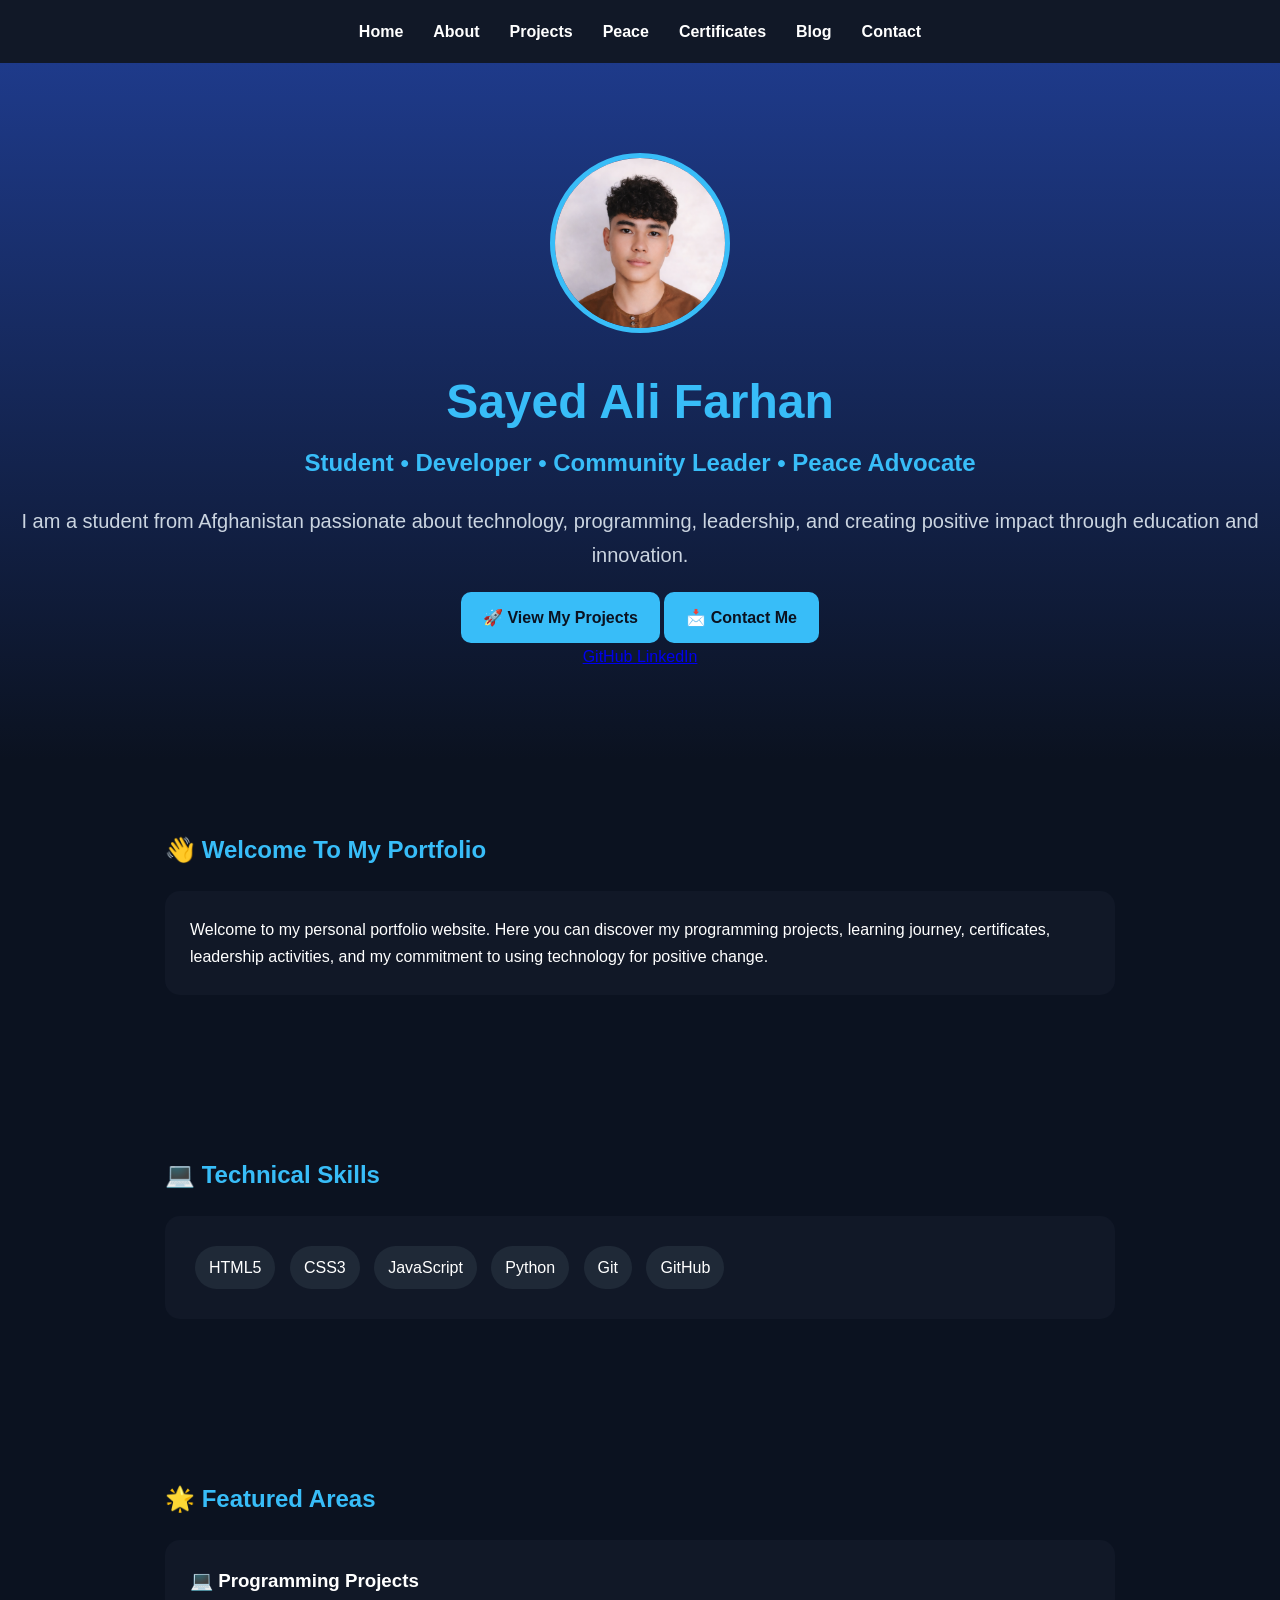
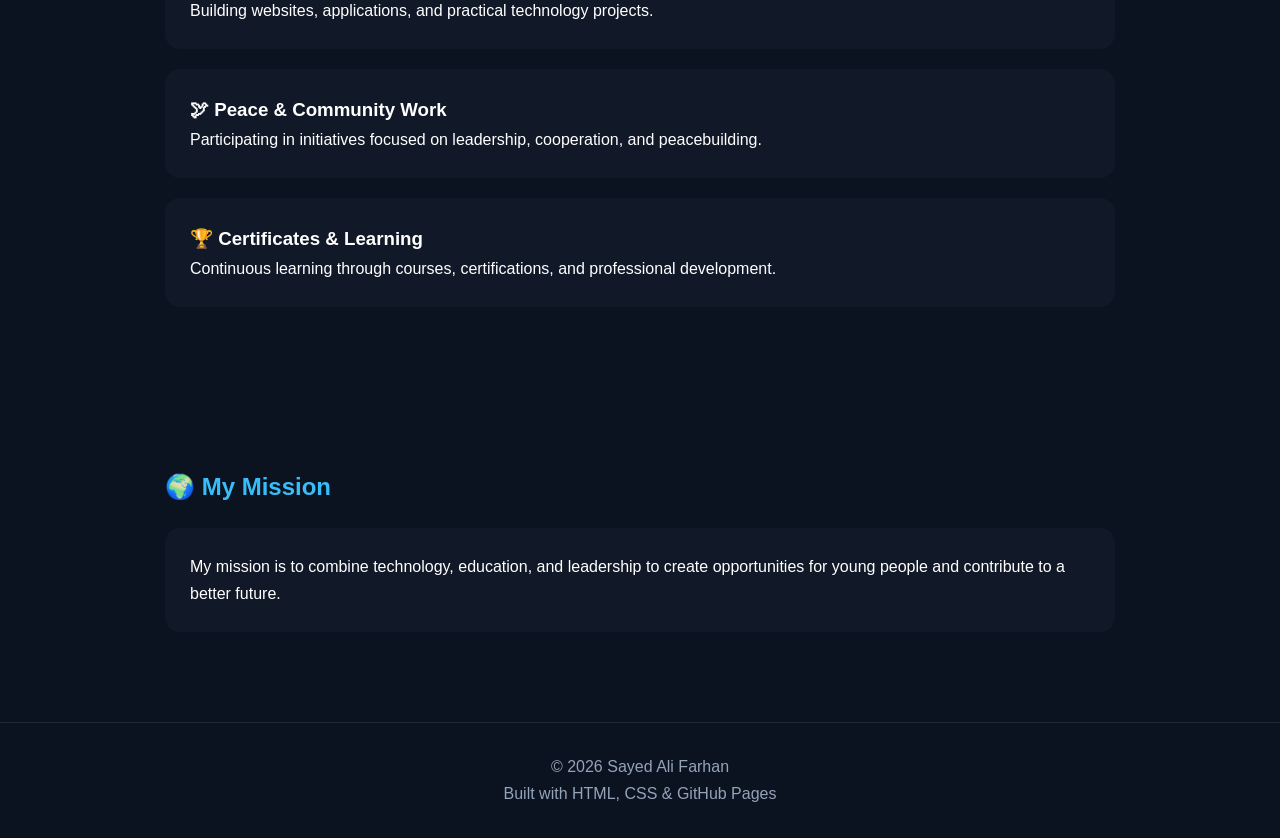
==== commit a38b6358: "Revise HTML structure and update metadata Updated the title and added meta description and author ta" ====
--- a/index.html
+++ b/index.html
@@ -2,16 +2,29 @@
 <html lang="en">
 
 <head>
+
     <meta charset="UTF-8">
     <meta name="viewport" content="width=device-width, initial-scale=1.0">
-    <title>Sayed Ali Farhan | Portfolio</title>
+
+    <title>Sayed Ali Farhan | Developer Portfolio</title>
+
+    <meta name="description"
+        content="Sayed Ali Farhan - Student, Developer, Community Leader and Peace Advocate from Afghanistan. Explore my projects, skills, certificates and journey.">
+
+    <meta name="author" content="Sayed Ali Farhan">
 
     <link rel="stylesheet" href="style.css">
+
 </head>
 
+
 <body>
 
+
+    <!-- Navigation -->
+
     <nav>
+
         <a href="index.html">Home</a>
         <a href="about.html">About</a>
         <a href="projects.html">Projects</a>
@@ -19,108 +32,290 @@
         <a href="certificates.html">Certificates</a>
         <a href="blog.html">Blog</a>
         <a href="contact.html">Contact</a>
+
     </nav>
 
-    <header>
-
-        <img src="profile.png" alt="Sayed Ali Farhan">
-
-        <h1>Sayed Ali Farhan</h1>
+
+
+    <!-- Hero Section -->
+
+    <header class="hero">
+
+
+        <img src="profile.png"
+             alt="Sayed Ali Farhan profile picture"
+             class="profile-image">
+
+
+        <h1>
+            Sayed Ali Farhan
+        </h1>
+
+
+        <h2>
+            Student • Developer • Community Leader • Peace Advocate
+        </h2>
+
 
         <p>
-            Student • Developer • Community Leader • Peace Advocate
+
+            I am a student from Afghanistan passionate about
+            technology, programming, leadership, and creating
+            positive impact through education and innovation.
+
         </p>
 
-        <a href="projects.html" class="btn">
-            View My Projects
-        </a>
+
+
+        <div class="hero-buttons">
+
+            <a href="projects.html" class="btn">
+                🚀 View My Projects
+            </a>
+
+
+            <a href="contact.html" class="btn secondary">
+                📩 Contact Me
+            </a>
+
+        </div>
+
+
+
+        <div class="social-links">
+
+            <a href="#" target="_blank">
+                GitHub
+            </a>
+
+            <a href="#" target="_blank">
+                LinkedIn
+            </a>
+
+
+        </div>
+
 
     </header>
 
-    <section>
-
-        <h2>👋 Welcome</h2>
-
-        <div class="card">
-
-            <p>
-
-                Welcome to my personal portfolio website.
-
-                I am a student from Afghanistan who enjoys programming,
-                web development, leadership, and community service.
-                My goal is to use technology and education to create
-                positive impact while continuously improving my skills.
-
-            </p>
-
-        </div>
-
-    </section>
-
-    <section>
-
-        <h2>💻 Skills</h2>
-
-        <div class="card">
-
-            <span class="tag">HTML</span>
-            <span class="tag">CSS</span>
-            <span class="tag">JavaScript</span>
-            <span class="tag">Python</span>
-            <span class="tag">Git</span>
-            <span class="tag">GitHub</span>
-
-        </div>
-
-    </section>
-
-    <section>
-
-        <h2>🚀 Featured Areas</h2>
-
-        <div class="card">
-            <h3>Projects</h3>
-            <p>Programming and web development projects.</p>
-        </div>
-
-        <div class="card">
-            <h3>International Cities of Peace</h3>
-            <p>My involvement in peacebuilding and community initiatives.</p>
-        </div>
-
-        <div class="card">
-            <h3>Certificates</h3>
-            <p>Professional certificates from international organizations and learning platforms.</p>
-        </div>
-
-    </section>
-
-    <section>
-
-        <h2>🌍 My Mission</h2>
-
-        <div class="card">
-
-            <p>
-
-                I believe education, technology, and community service
-                can help create better opportunities for young people.
-                Through continuous learning and practical projects,
-                I aim to contribute to positive change locally and globally.
-
-            </p>
-
-        </div>
-
-    </section>
+
+
+
+
+    <main>
+
+
+
+        <!-- Welcome -->
+
+        <section>
+
+            <h2>
+                👋 Welcome To My Portfolio
+            </h2>
+
+
+            <div class="card">
+
+
+                <p>
+
+                    Welcome to my personal portfolio website.
+
+                    Here you can discover my programming projects,
+                    learning journey, certificates, leadership activities,
+                    and my commitment to using technology for positive change.
+
+                </p>
+
+
+            </div>
+
+
+        </section>
+
+
+
+
+
+        <!-- Skills -->
+
+        <section>
+
+
+            <h2>
+                💻 Technical Skills
+            </h2>
+
+
+
+            <div class="card">
+
+
+                <span class="tag">HTML5</span>
+
+                <span class="tag">CSS3</span>
+
+                <span class="tag">JavaScript</span>
+
+                <span class="tag">Python</span>
+
+                <span class="tag">Git</span>
+
+                <span class="tag">GitHub</span>
+
+
+            </div>
+
+
+        </section>
+
+
+
+
+
+        <!-- Featured -->
+
+        <section>
+
+
+            <h2>
+                🌟 Featured Areas
+            </h2>
+
+
+
+            <div class="card">
+
+
+                <h3>
+                    💻 Programming Projects
+                </h3>
+
+
+                <p>
+
+                    Building websites, applications,
+                    and practical technology projects.
+
+                </p>
+
+
+            </div>
+
+
+
+
+
+            <div class="card">
+
+
+                <h3>
+                    🕊 Peace & Community Work
+                </h3>
+
+
+                <p>
+
+                    Participating in initiatives focused on
+                    leadership, cooperation, and peacebuilding.
+
+                </p>
+
+
+            </div>
+
+
+
+
+
+            <div class="card">
+
+
+                <h3>
+                    🏆 Certificates & Learning
+                </h3>
+
+
+                <p>
+
+                    Continuous learning through courses,
+                    certifications, and professional development.
+
+                </p>
+
+
+            </div>
+
+
+
+        </section>
+
+
+
+
+
+        <!-- Mission -->
+
+        <section>
+
+
+            <h2>
+                🌍 My Mission
+            </h2>
+
+
+
+            <div class="card">
+
+
+                <p>
+
+                    My mission is to combine technology,
+                    education, and leadership to create
+                    opportunities for young people and contribute
+                    to a better future.
+
+                </p>
+
+
+            </div>
+
+
+        </section>
+
+
+
+    </main>
+
+
+
+
+
+    <!-- Footer -->
+
 
     <footer>
 
-        © 2026 Sayed Ali Farhan • Built with HTML, CSS & GitHub Pages
+
+        <p>
+
+            © 2026 Sayed Ali Farhan
+
+        </p>
+
+
+        <p>
+
+            Built with HTML, CSS & GitHub Pages
+
+        </p>
+
 
     </footer>
 
+
+
 </body>
 
-          </html>
+    </html>
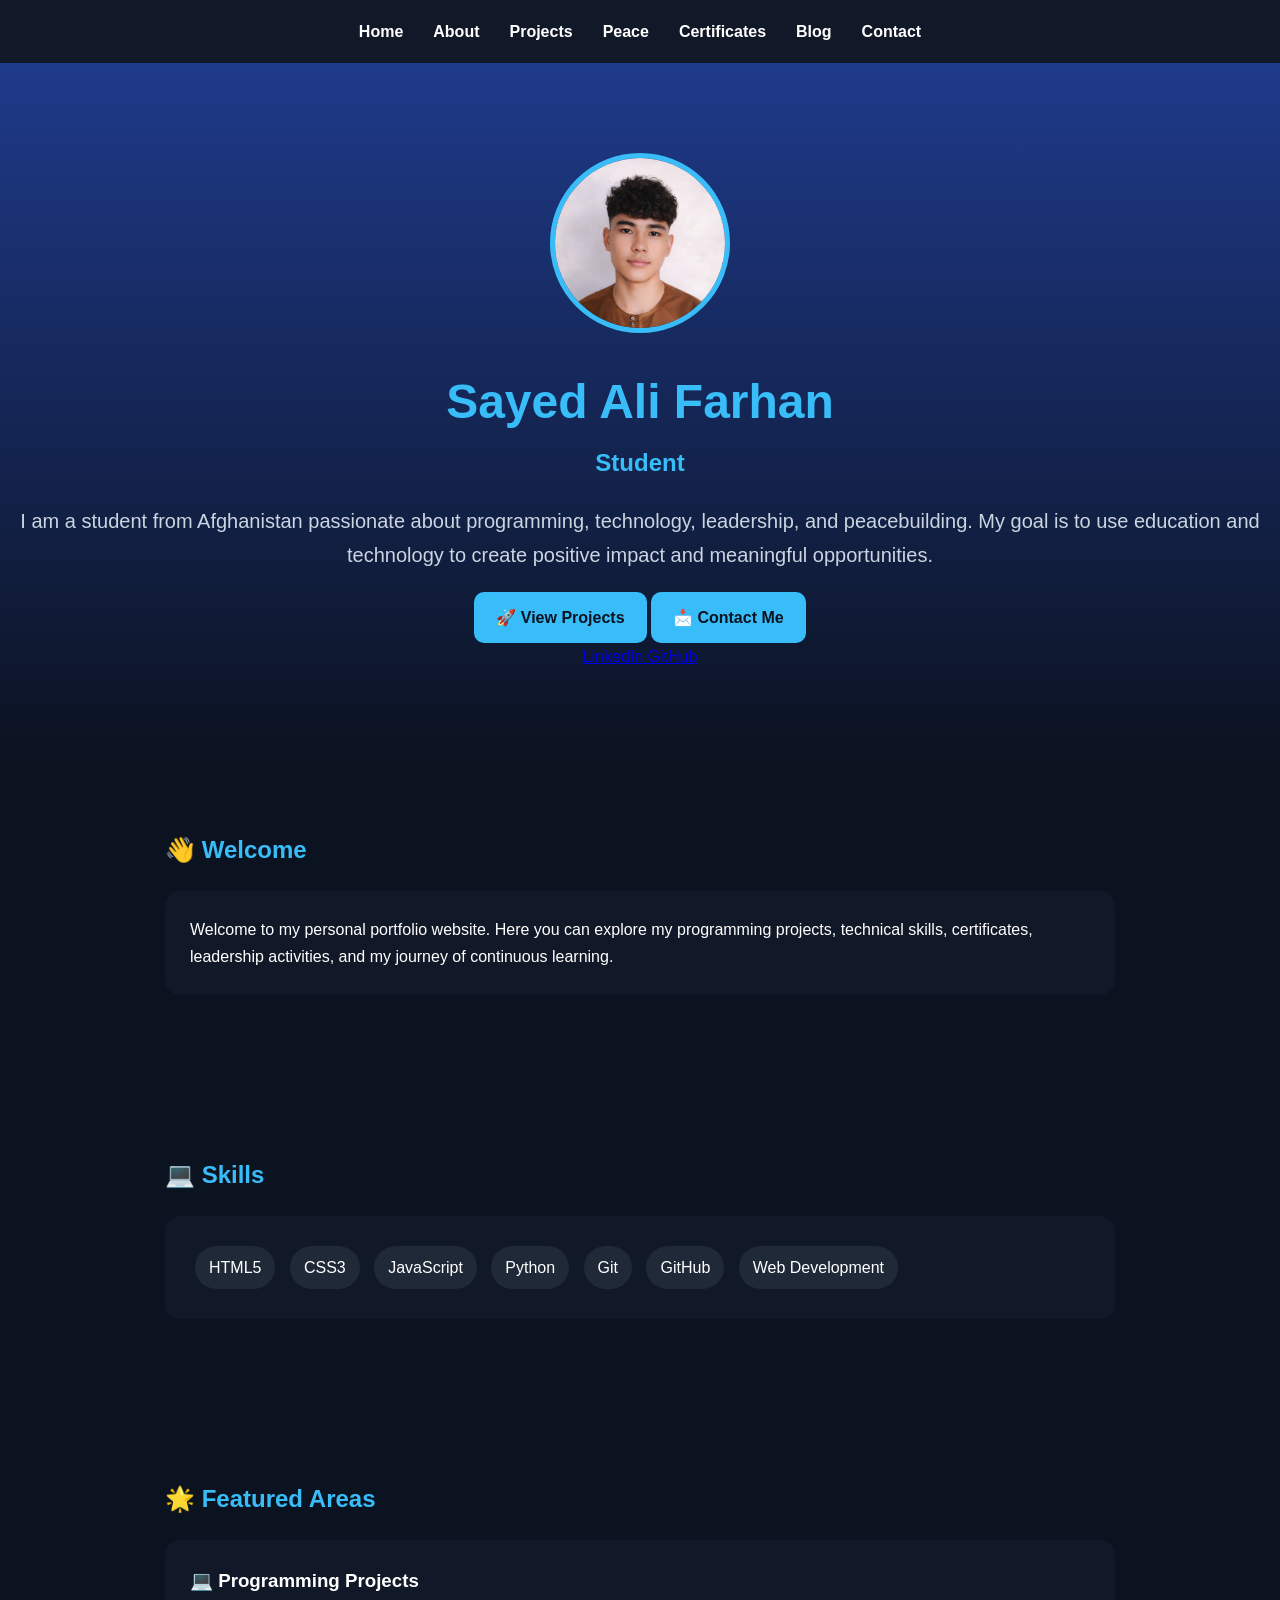
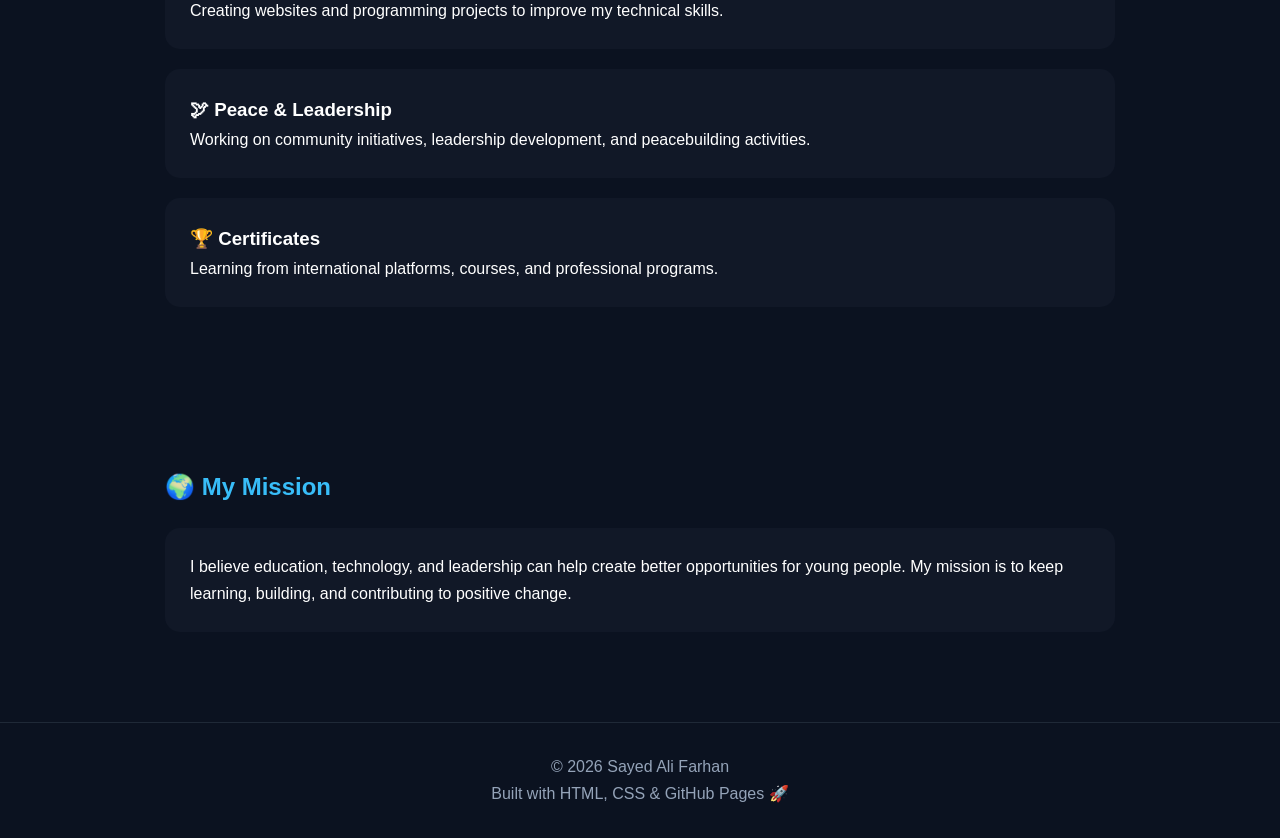
==== commit 63b0bdef: "Update meta description and improve HTML structure" ====
--- a/index.html
+++ b/index.html
@@ -9,7 +9,7 @@
     <title>Sayed Ali Farhan | Developer Portfolio</title>
 
     <meta name="description"
-        content="Sayed Ali Farhan - Student, Developer, Community Leader and Peace Advocate from Afghanistan. Explore my projects, skills, certificates and journey.">
+    content="Sayed Ali Farhan - Student, Developer, Community Leader and Peace Advocate from Afghanistan.">
 
     <meta name="author" content="Sayed Ali Farhan">
 
@@ -21,298 +21,434 @@
 <body>
 
 
-    <!-- Navigation -->
-
-    <nav>
-
-        <a href="index.html">Home</a>
-        <a href="about.html">About</a>
-        <a href="projects.html">Projects</a>
-        <a href="peace.html">Peace</a>
-        <a href="certificates.html">Certificates</a>
-        <a href="blog.html">Blog</a>
-        <a href="contact.html">Contact</a>
-
-    </nav>
-
-
-
-    <!-- Hero Section -->
-
-    <header class="hero">
-
-
-        <img src="profile.png"
-             alt="Sayed Ali Farhan profile picture"
-             class="profile-image">
-
-
-        <h1>
-            Sayed Ali Farhan
-        </h1>
-
-
-        <h2>
-            Student • Developer • Community Leader • Peace Advocate
-        </h2>
-
-
-        <p>
-
-            I am a student from Afghanistan passionate about
-            technology, programming, leadership, and creating
-            positive impact through education and innovation.
-
-        </p>
-
-
-
-        <div class="hero-buttons">
-
-            <a href="projects.html" class="btn">
-                🚀 View My Projects
-            </a>
-
-
-            <a href="contact.html" class="btn secondary">
-                📩 Contact Me
-            </a>
-
-        </div>
-
-
-
-        <div class="social-links">
-
-            <a href="#" target="_blank">
-                GitHub
-            </a>
-
-            <a href="#" target="_blank">
-                LinkedIn
-            </a>
-
-
-        </div>
-
-
-    </header>
-
-
-
-
-
-    <main>
-
-
-
-        <!-- Welcome -->
-
-        <section>
-
-            <h2>
-                👋 Welcome To My Portfolio
-            </h2>
-
-
-            <div class="card">
-
-
-                <p>
-
-                    Welcome to my personal portfolio website.
-
-                    Here you can discover my programming projects,
-                    learning journey, certificates, leadership activities,
-                    and my commitment to using technology for positive change.
-
-                </p>
-
-
-            </div>
-
-
-        </section>
-
-
-
-
-
-        <!-- Skills -->
-
-        <section>
-
-
-            <h2>
-                💻 Technical Skills
-            </h2>
-
-
-
-            <div class="card">
-
-
-                <span class="tag">HTML5</span>
-
-                <span class="tag">CSS3</span>
-
-                <span class="tag">JavaScript</span>
-
-                <span class="tag">Python</span>
-
-                <span class="tag">Git</span>
-
-                <span class="tag">GitHub</span>
-
-
-            </div>
-
-
-        </section>
-
-
-
-
-
-        <!-- Featured -->
-
-        <section>
-
-
-            <h2>
-                🌟 Featured Areas
-            </h2>
-
-
-
-            <div class="card">
-
-
-                <h3>
-                    💻 Programming Projects
-                </h3>
-
-
-                <p>
-
-                    Building websites, applications,
-                    and practical technology projects.
-
-                </p>
-
-
-            </div>
-
-
-
-
-
-            <div class="card">
-
-
-                <h3>
-                    🕊 Peace & Community Work
-                </h3>
-
-
-                <p>
-
-                    Participating in initiatives focused on
-                    leadership, cooperation, and peacebuilding.
-
-                </p>
-
-
-            </div>
-
-
-
-
-
-            <div class="card">
-
-
-                <h3>
-                    🏆 Certificates & Learning
-                </h3>
-
-
-                <p>
-
-                    Continuous learning through courses,
-                    certifications, and professional development.
-
-                </p>
-
-
-            </div>
-
-
-
-        </section>
-
-
-
-
-
-        <!-- Mission -->
-
-        <section>
-
-
-            <h2>
-                🌍 My Mission
-            </h2>
-
-
-
-            <div class="card">
-
-
-                <p>
-
-                    My mission is to combine technology,
-                    education, and leadership to create
-                    opportunities for young people and contribute
-                    to a better future.
-
-                </p>
-
-
-            </div>
-
-
-        </section>
-
-
-
-    </main>
-
-
-
-
-
-    <!-- Footer -->
-
-
-    <footer>
-
-
-        <p>
-
-            © 2026 Sayed Ali Farhan
-
-        </p>
-
-
-        <p>
-
-            Built with HTML, CSS & GitHub Pages
-
-        </p>
-
-
-    </footer>
+<!-- Navigation -->
+
+<nav>
+
+    <a href="index.html">Home</a>
+    <a href="about.html">About</a>
+    <a href="projects.html">Projects</a>
+    <a href="peace.html">Peace</a>
+    <a href="certificates.html">Certificates</a>
+    <a href="blog.html">Blog</a>
+    <a href="contact.html">Contact</a>
+
+</nav>
+
+
+
+<!-- Hero Section -->
+
+<header class="hero">
+
+
+    <img src="profile.png"
+    alt="Sayed Ali Farhan profile picture"
+    class="profile-image">
+
+
+    <h1>
+        Sayed Ali Farhan
+    </h1>
+
+
+
+    <!-- Typing Animation -->
+
+    <h2 id="typing-text"></h2>
+
+
+
+    <p>
+
+        I am a student from Afghanistan passionate about
+        programming, technology, leadership, and peacebuilding.
+
+        My goal is to use education and technology
+        to create positive impact and meaningful opportunities.
+
+    </p>
+
+
+
+    <div class="hero-buttons">
+
+
+        <a href="projects.html" class="btn">
+            🚀 View Projects
+        </a>
+
+
+
+        <a href="contact.html" class="btn secondary">
+            📩 Contact Me
+        </a>
+
+
+    </div>
+
+
+
+
+    <!-- Social Links -->
+
+
+    <div class="social-links">
+
+
+        <a href="https://www.linkedin.com/in/sayed-ali-haidari-b48523416"
+        target="_blank">
+
+            LinkedIn
+
+        </a>
+
+
+
+        <a href="https://github.com/"
+        target="_blank">
+
+            GitHub
+
+        </a>
+
+
+    </div>
+
+
+
+</header>
+
+
+
+
+
+
+<main>
+
+
+
+<section>
+
+
+<h2>👋 Welcome</h2>
+
+
+<div class="card">
+
+
+<p>
+
+Welcome to my personal portfolio website.
+
+Here you can explore my programming projects,
+technical skills, certificates, leadership activities,
+and my journey of continuous learning.
+
+</p>
+
+
+</div>
+
+
+</section>
+
+
+
+
+
+
+
+<section>
+
+
+<h2>💻 Skills</h2>
+
+
+<div class="card">
+
+
+<span class="tag">HTML5</span>
+
+<span class="tag">CSS3</span>
+
+<span class="tag">JavaScript</span>
+
+<span class="tag">Python</span>
+
+<span class="tag">Git</span>
+
+<span class="tag">GitHub</span>
+
+<span class="tag">Web Development</span>
+
+
+</div>
+
+
+</section>
+
+
+
+
+
+
+
+<section>
+
+
+<h2>🌟 Featured Areas</h2>
+
+
+
+
+<div class="card">
+
+
+<h3>
+💻 Programming Projects
+</h3>
+
+
+<p>
+
+Creating websites and programming projects
+to improve my technical skills.
+
+</p>
+
+
+</div>
+
+
+
+
+
+<div class="card">
+
+
+<h3>
+🕊 Peace & Leadership
+</h3>
+
+
+<p>
+
+Working on community initiatives,
+leadership development,
+and peacebuilding activities.
+
+</p>
+
+
+</div>
+
+
+
+
+
+
+<div class="card">
+
+
+<h3>
+🏆 Certificates
+</h3>
+
+
+<p>
+
+Learning from international platforms,
+courses, and professional programs.
+
+</p>
+
+
+</div>
+
+
+
+</section>
+
+
+
+
+
+
+
+
+<section>
+
+
+<h2>
+🌍 My Mission
+</h2>
+
+
+
+<div class="card">
+
+
+<p>
+
+I believe education, technology, and leadership
+can help create better opportunities for young people.
+
+My mission is to keep learning, building,
+and contributing to positive change.
+
+</p>
+
+
+</div>
+
+
+</section>
+
+
+
+</main>
+
+
+
+
+
+
+
+<footer>
+
+
+<p>
+
+© 2026 Sayed Ali Farhan
+
+</p>
+
+
+<p>
+
+Built with HTML, CSS & GitHub Pages 🚀
+
+</p>
+
+
+</footer>
+
+
+
+
+
+
+
+<script>
+
+
+const words = [
+
+"Student",
+
+"Developer",
+
+"Community Leader",
+
+"Peace Advocate",
+
+"Python Learner",
+
+"Web Developer"
+
+];
+
+
+let wordIndex = 0;
+
+let charIndex = 0;
+
+let deleting = false;
+
+
+const typingText =
+document.getElementById("typing-text");
+
+
+
+function typeEffect(){
+
+
+let currentWord =
+words[wordIndex];
+
+
+
+if(!deleting){
+
+
+typingText.textContent =
+currentWord.substring(0,charIndex++);
+
+
+
+if(charIndex > currentWord.length){
+
+
+deleting = true;
+
+
+setTimeout(typeEffect,1200);
+
+return;
+
+
+}
+
+
+
+}
+
+else{
+
+
+typingText.textContent =
+currentWord.substring(0,charIndex--);
+
+
+
+if(charIndex < 0){
+
+
+deleting = false;
+
+
+wordIndex++;
+
+
+
+if(wordIndex >= words.length){
+
+wordIndex = 0;
+
+}
+
+
+}
+
+
+
+}
+
+
+
+setTimeout(typeEffect, deleting ? 60 : 120);
+
+
+}
+
+
+
+typeEffect();
+
+
+</script>
 
 
 
